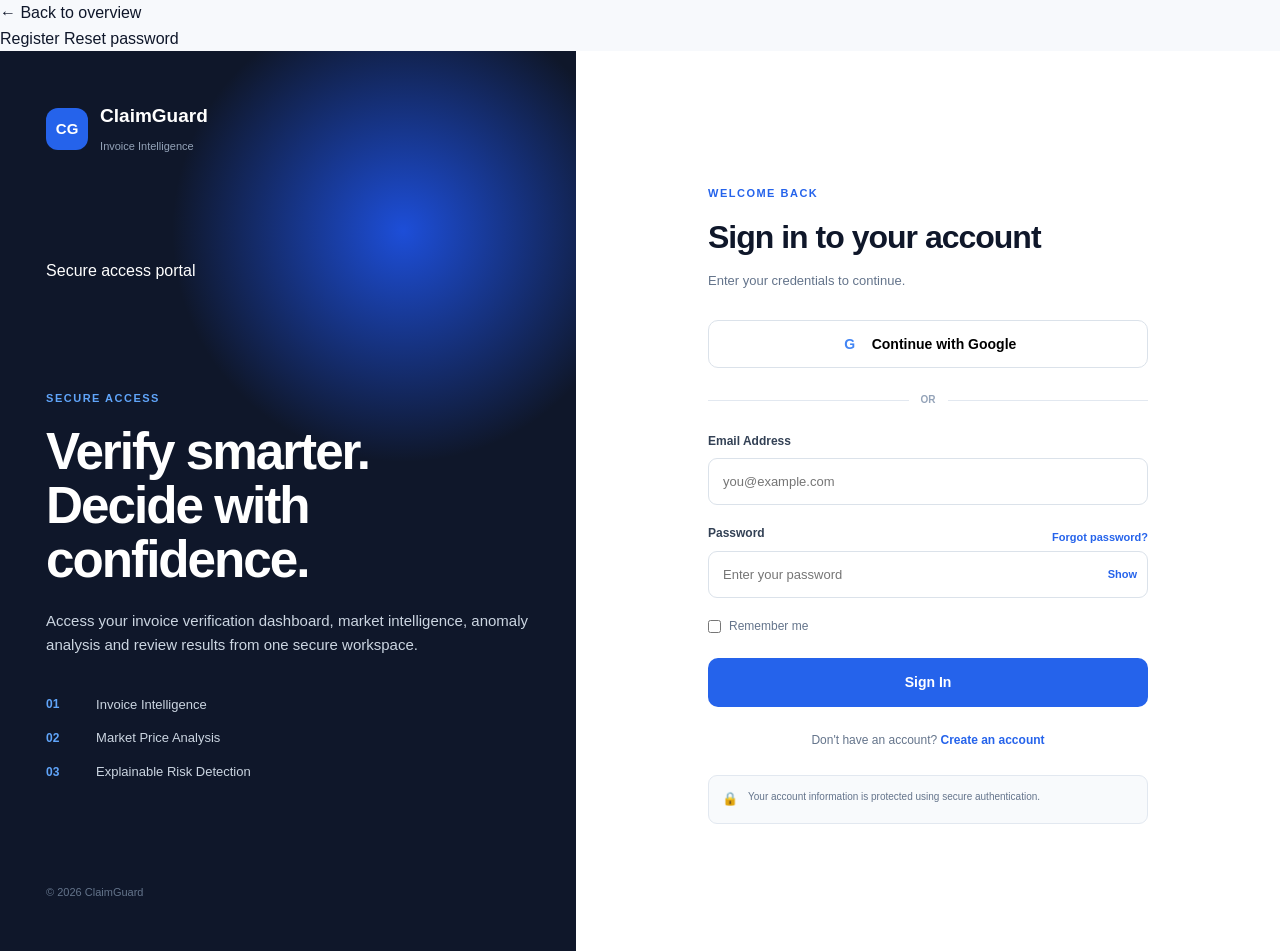
==== frontend/admin-dashboard.html @ c5aefcc8 "first commit" ====
<!DOCTYPE html>
<html lang="en">

<head>

    <meta charset="UTF-8">

    <meta
        name="viewport"
        content="width=device-width, initial-scale=1.0"
    >

    <title>Admin Dashboard | ClaimGuard</title>

    <link
        rel="stylesheet"
        href="css/style.css"
    >

    <style>

        .admin-page {
            max-width: 1280px;
            margin: 0 auto;
            padding: 34px 24px 60px;
        }

        .admin-header {
            display: flex;
            justify-content: space-between;
            align-items: flex-end;
            gap: 20px;
            margin-bottom: 24px;
        }

        .admin-header h1 {
            margin: 8px 0;
        }

        .admin-header p {
            max-width: 760px;
            margin: 0;
            line-height: 1.6;
        }

        .admin-actions {
            display: flex;
            flex-wrap: wrap;
            gap: 9px;
        }

        .admin-button {
            min-height: 38px;
            padding: 0 13px;
            border-radius: 9px;
            border: 1px solid rgba(127,127,127,0.20);
            background: white;
            cursor: pointer;
            font-size: 11px;
            font-weight: 800;
        }

        .admin-button:hover {
            background: #f8fafc;
        }

        .admin-button.primary {
            border-color: #bfdbfe;
            background: #eff6ff;
            color: #1d4ed8;
        }

        .admin-overview {
            display: grid;
            grid-template-columns: repeat(5, minmax(0, 1fr));
            gap: 12px;
            margin-bottom: 16px;
        }

        .admin-stat {
            padding: 15px 16px;
            border: 1px solid rgba(127,127,127,0.16);
            border-radius: 12px;
            background: white;
        }

        .admin-stat span {
            display: block;
            font-size: 9px;
            font-weight: 800;
            text-transform: uppercase;
            letter-spacing: .55px;
            opacity: .62;
        }

        .admin-stat strong {
            display: block;
            margin-top: 7px;
            font-size: 22px;
            line-height: 1;
        }

        .admin-overview-table {
            margin-top: 16px;
        }

        .admin-risk-high {
            color: #b91c1c;
            font-weight: 900;
        }

        .admin-risk-medium {
            color: #b45309;
            font-weight: 900;
        }

        .admin-risk-low {
            color: #15803d;
            font-weight: 900;
        }

        .admin-invoice-status {
            display: inline-flex;
            padding: 5px 8px;
            border-radius: 999px;
            background: #f1f5f9;
            font-size: 9px;
            font-weight: 900;
            text-transform: uppercase;
        }

        .admin-grid {
            display: grid;
            grid-template-columns: 350px minmax(0,1fr);
            gap: 16px;
            align-items: start;
        }

        .admin-panel {
            border: 1px solid rgba(127,127,127,0.16);
            border-radius: 15px;
            background: white;
            overflow: hidden;
        }

        .admin-panel-header {
            padding: 18px 20px;
            border-bottom: 1px solid rgba(127,127,127,0.12);
        }

        .admin-panel-header span {
            display: block;
            font-size: 10px;
            font-weight: 800;
            letter-spacing: .7px;
            opacity: .64;
        }

        .admin-panel-header h2 {
            margin: 6px 0 0;
        }

        .admin-form {
            padding: 18px 20px 20px;
        }

        .admin-field {
            margin-bottom: 13px;
        }

        .admin-field label {
            display: block;
            margin-bottom: 6px;
            font-size: 10px;
            font-weight: 800;
        }

        .admin-field input,
        .admin-field select {
            width: 100%;
            min-height: 40px;
            box-sizing: border-box;
            padding: 0 11px;
            border: 1px solid #cbd5e1;
            border-radius: 9px;
            background: white;
            font-size: 12px;
        }

        .admin-form-hint {
            margin: 2px 0 15px;
            color: #64748b;
            font-size: 10px;
            line-height: 1.5;
        }

        .admin-message {
            display: none;
            margin: 0 0 16px;
            padding: 11px 12px;
            border-radius: 9px;
            font-size: 11px;
            line-height: 1.5;
        }

        .admin-message.success {
            display: block;
            background: #ecfdf3;
            border: 1px solid #bbf7d0;
            color: #15803d;
        }

        .admin-message.error {
            display: block;
            background: #fef2f2;
            border: 1px solid #fecaca;
            color: #b91c1c;
        }

        .admin-table-wrap {
            overflow-x: auto;
        }

        .admin-table {
            width: 100%;
            min-width: 860px;
            border-collapse: collapse;
        }

        .admin-table th,
        .admin-table td {
            padding: 13px 11px;
            border-bottom: 1px solid rgba(127,127,127,0.12);
            text-align: left;
            vertical-align: middle;
            font-size: 11px;
        }

        .admin-table th {
            font-size: 9px;
            text-transform: uppercase;
            letter-spacing: .6px;
            opacity: .65;
        }

        .admin-badge {
            display: inline-flex;
            align-items: center;
            justify-content: center;
            padding: 5px 8px;
            border-radius: 999px;
            font-size: 9px;
            font-weight: 900;
            text-transform: uppercase;
        }

        .admin-badge.admin {
            background: #ede9fe;
            color: #6d28d9;
        }

        .admin-badge.reviewer {
            background: #eff6ff;
            color: #1d4ed8;
        }

        .admin-badge.user {
            background: #f1f5f9;
            color: #475569;
        }

        .admin-badge.active {
            background: #ecfdf3;
            color: #15803d;
        }

        .admin-badge.inactive {
            background: #fef2f2;
            color: #b91c1c;
        }

        .admin-mini-actions {
            display: flex;
            flex-wrap: wrap;
            gap: 6px;
        }

        .admin-mini-button {
            min-height: 30px;
            padding: 0 8px;
            border-radius: 7px;
            border: 1px solid #cbd5e1;
            background: white;
            cursor: pointer;
            font-size: 9px;
            font-weight: 800;
        }

        .admin-mini-button:hover {
            background: #f8fafc;
        }

        @media (max-width: 1150px) {

            .admin-overview {
                grid-template-columns: repeat(3, minmax(0,1fr));
            }

        }

        @media (max-width: 950px) {
            .admin-grid {
                grid-template-columns: 1fr;
            }

            .admin-header {
                align-items: flex-start;
                flex-direction: column;
            }
        }

        @media (max-width: 560px) {
            .admin-page {
                padding-left: 16px;
                padding-right: 16px;
            }
        }


        .admin-report-panel {
            margin-bottom: 16px;
            padding: 18px;
            border: 1px solid rgba(127,127,127,0.16);
            border-radius: 15px;
            background: white;
        }

        .admin-report-header {
            display: flex;
            justify-content: space-between;
            gap: 16px;
            align-items: flex-end;
            margin-bottom: 14px;
        }

        .admin-report-header h2 {
            margin: 0 0 5px;
        }

        .admin-report-header p {
            margin: 0;
            font-size: 11px;
            opacity: .66;
        }

        .admin-report-columns {
            display: grid;
            grid-template-columns: repeat(3, minmax(0,1fr));
            gap: 12px;
        }

        .admin-report-card {
            padding: 13px;
            border: 1px solid rgba(127,127,127,0.13);
            border-radius: 11px;
            background: #f8fafc;
        }

        .admin-report-card h3 {
            margin: 0 0 9px;
            font-size: 11px;
        }

        .admin-report-row {
            display: flex;
            justify-content: space-between;
            gap: 10px;
            padding: 6px 0;
            border-bottom: 1px solid rgba(127,127,127,0.10);
            font-size: 10px;
        }

        .admin-report-row:last-child {
            border-bottom: none;
        }

        .admin-report-row strong {
            font-weight: 900;
        }

        @media (max-width: 900px) {
            .admin-report-columns {
                grid-template-columns: 1fr;
            }
        }


    </style>

</head>


<body class="theme-admin">

    <header class="navbar">

        <div class="brand">

            <div class="brand-icon">
                CG
            </div>

            <div class="brand-text">

                <h2>
                    ClaimGuard
                </h2>

                <span>
                    Invoice Intelligence
                </span>

            </div>

        </div>

        <div class="nav-utility">
            <div class="search-box" aria-label="Search admin">
                <span>⌕</span>
                <input type="search" id="adminSearch" placeholder="Search reports..." />
            </div>
            <span class="notification-pill" id="adminNotificationCount">3</span>
            <div class="admin-actions">
                <button
                    type="button"
                    class="admin-button primary"
                    id="refreshAdminReportButton"
                >
                    Refresh Reports
                </button>

                <button
                    type="button"
                    class="admin-button"
                    id="downloadAdminReportButton"
                >
                    Download CSV Report
                </button>

                <a
                    href="reviewer-dashboard.html"
                    class="admin-button"
                    style="text-decoration:none; display:inline-flex; align-items:center;"
                >
                    Reviewer Queue
                </a>

                <button
                    type="button"
                    class="admin-button"
                    id="logoutButton"
                >
                    Logout
                </button>
            </div>
        </div>

    </header>


    <main class="admin-page">

        <section class="role-banner">
            <div class="role-banner-inner">
                <div class="role-banner-copy">
                    <span class="role-banner-label">Admin operations</span>
                    <h1>Control access, review risk, and manage accounts</h1>
                    <p>Monitor system health, approve reviewer changes, and keep the full invoice workflow aligned with the right user permissions.</p>
                </div>
                <div class="role-banner-actions">
                    <a href="reviewer-dashboard.html" class="inline-action">Reviewer queue</a>
                    <a href="index.html" class="back-link">← Overview</a>
                </div>
            </div>
        </section>

        <section class="admin-header">

            <div>

                <span class="auth-label">
                    ADMINISTRATION
                </span>

                <h1>
                    User & Reviewer Management
                </h1>

                <p>
                    Create Finance/Reviewer accounts, change managed roles
                    and activate or deactivate accounts. Public registration
                    does not expose privileged roles.
                </p>

            </div>

        </section>


        <section class="admin-overview">

            <div class="admin-stat">
                <span>Total Users</span>
                <strong id="adminTotalUsers">—</strong>
            </div>

            <div class="admin-stat">
                <span>Reviewers</span>
                <strong id="adminReviewerCount">—</strong>
            </div>

            <div class="admin-stat">
                <span>Total Invoices</span>
                <strong id="adminTotalInvoices">—</strong>
            </div>

            <div class="admin-stat">
                <span>Pending Review</span>
                <strong id="adminPendingReview">—</strong>
            </div>

            <div class="admin-stat">
                <span>High Risk</span>
                <strong id="adminHighRisk">—</strong>
            </div>

            <div class="admin-stat">
                <span>Approved</span>
                <strong id="adminApproved">—</strong>
            </div>

            <div class="admin-stat">
                <span>Rejected</span>
                <strong id="adminRejected">—</strong>
            </div>

            <div class="admin-stat">
                <span>Verification</span>
                <strong id="adminVerification">—</strong>
            </div>

            <div class="admin-stat">
                <span>Anomaly Signals</span>
                <strong id="adminAnomalies">—</strong>
            </div>

            <div class="admin-stat">
                <span>Active Users</span>
                <strong id="adminActiveUsers">—</strong>
            </div>

        </section>


        <section class="admin-panel admin-overview-table">

            <div class="admin-panel-header">

                <span>
                    SYSTEM-WIDE INVOICE VIEW
                </span>

                <h2>
                    Recent Invoices
                </h2>

            </div>


            <div class="admin-table-wrap">

                <table class="admin-table">

                    <thead>

                        <tr>

                            <th>Invoice</th>
                            <th>Vendor</th>
                            <th>Amount</th>
                            <th>Risk</th>
                            <th>Status</th>
                            <th>Anomalies</th>
                            <th>Uploaded</th>

                        </tr>

                    </thead>

                    <tbody id="adminInvoiceTableBody"></tbody>

                </table>

            </div>

        </section>


        <div
            id="adminMessage"
            class="admin-message"
        ></div>



        <section class="admin-report-panel">

            <div class="admin-report-header">

                <div>
                    <h2>System Reports</h2>
                    <p>
                        Aggregated invoice, anomaly, risk and vendor metrics.
                    </p>
                </div>

                <strong id="adminReportGeneratedAt">
                    —
                </strong>

            </div>


            <div class="admin-report-columns">

                <div class="admin-report-card">
                    <h3>Decision & Review</h3>

                    <div class="admin-report-row">
                        <span>Approved</span>
                        <strong id="reportApproved">0</strong>
                    </div>

                    <div class="admin-report-row">
                        <span>Rejected</span>
                        <strong id="reportRejected">0</strong>
                    </div>

                    <div class="admin-report-row">
                        <span>Pending Review</span>
                        <strong id="reportPending">0</strong>
                    </div>

                    <div class="admin-report-row">
                        <span>Verification Required</span>
                        <strong id="reportVerification">0</strong>
                    </div>
                </div>


                <div class="admin-report-card">
                    <h3>Risk Distribution</h3>

                    <div class="admin-report-row">
                        <span>High Risk</span>
                        <strong id="reportHighRisk">0</strong>
                    </div>

                    <div class="admin-report-row">
                        <span>Medium Risk</span>
                        <strong id="reportMediumRisk">0</strong>
                    </div>

                    <div class="admin-report-row">
                        <span>Low Risk</span>
                        <strong id="reportLowRisk">0</strong>
                    </div>

                    <div class="admin-report-row">
                        <span>Anomaly Signals</span>
                        <strong id="reportAnomalySignals">0</strong>
                    </div>
                </div>


                <div class="admin-report-card">
                    <h3>Top Anomaly Signals</h3>

                    <div id="reportTopAnomalies">
                        <div class="admin-report-row">
                            <span>No data</span>
                            <strong>—</strong>
                        </div>
                    </div>
                </div>

            </div>

        </section>

        <section class="admin-grid">


            <div class="admin-panel">

                <div class="admin-panel-header">

                    <span>
                        CREATE ACCOUNT
                    </span>

                    <h2>
                        Add Finance / Reviewer
                    </h2>

                </div>


                <form
                    id="createUserForm"
                    class="admin-form"
                >

                    <div class="admin-field">

                        <label for="fullName">
                            Full Name
                        </label>

                        <input
                            id="fullName"
                            type="text"
                            minlength="2"
                            maxlength="100"
                            required
                        >

                    </div>


                    <div class="admin-field">

                        <label for="email">
                            Email
                        </label>

                        <input
                            id="email"
                            type="email"
                            required
                        >

                    </div>


                    <div class="admin-field">

                        <label for="password">
                            Password
                        </label>

                        <input
                            id="password"
                            type="password"
                            minlength="8"
                            maxlength="128"
                            required
                        >

                    </div>


                    <div class="admin-field">

                        <label for="role">
                            Role
                        </label>

                        <select
                            id="role"
                        >

                            <option value="reviewer">
                                Finance / Reviewer
                            </option>

                            <option value="user">
                                Normal User
                            </option>

                        </select>

                    </div>


                    <p class="admin-form-hint">
                        Admin-created internal accounts are active and verified
                        immediately. Keep Finance/Reviewer credentials restricted
                        to the authorized finance employee.
                    </p>


                    <button
                        type="submit"
                        class="admin-button primary"
                    >
                        Create Account
                    </button>

                </form>

            </div>


            <div class="admin-panel">

                <div class="admin-panel-header">

                    <span>
                        ACCOUNT MANAGEMENT
                    </span>

                    <h2>
                        Existing Accounts
                    </h2>

                </div>


                <div class="admin-table-wrap">

                    <table class="admin-table">

                        <thead>

                            <tr>

                                <th>
                                    Name
                                </th>

                                <th>
                                    Email
                                </th>

                                <th>
                                    Role
                                </th>

                                <th>
                                    Verified
                                </th>

                                <th>
                                    Status
                                </th>

                                <th>
                                    Actions
                                </th>

                            </tr>

                        </thead>

                        <tbody
                            id="userTableBody"
                        ></tbody>

                    </table>

                </div>

            </div>

        </section>

    </main>


    <script>

        const API_BASE_URL =
            "http://127.0.0.1:8000";

        const accessToken =
            localStorage.getItem(
                "claimguard_access_token"
            );

        const rawUser =
            localStorage.getItem(
                "claimguard_user"
            );

        let currentUser =
            null;

        try {
            currentUser =
                JSON.parse(
                    rawUser
                );
        } catch {
            currentUser = null;
        }


        function escapeHtml(
            value
        ) {
            return String(
                value ?? ""
            )
                .replace(/&/g, "&amp;")
                .replace(/</g, "&lt;")
                .replace(/>/g, "&gt;")
                .replace(/"/g, "&quot;")
                .replace(/'/g, "&#039;");
        }


        const adminOverviewElements = {

            totalUsers:
                document.getElementById(
                    "adminTotalUsers"
                ),

            activeUsers:
                document.getElementById(
                    "adminActiveUsers"
                ),

            reviewerCount:
                document.getElementById(
                    "adminReviewerCount"
                ),

            totalInvoices:
                document.getElementById(
                    "adminTotalInvoices"
                ),

            pendingReview:
                document.getElementById(
                    "adminPendingReview"
                ),

            highRisk:
                document.getElementById(
                    "adminHighRisk"
                ),

            approved:
                document.getElementById(
                    "adminApproved"
                ),

            rejected:
                document.getElementById(
                    "adminRejected"
                ),

            verification:
                document.getElementById(
                    "adminVerification"
                ),

            anomalies:
                document.getElementById(
                    "adminAnomalies"
                ),

            invoiceTableBody:
                document.getElementById(
                    "adminInvoiceTableBody"
                )

        };


        function moneyLabel(
            value,
            currency
        ) {

            const numeric =
                Number(
                    value
                );

            if (
                !Number.isFinite(
                    numeric
                )
            ) {

                return "—";

            }

            return `${escapeHtml(
                currency || "BDT"
            )} ${numeric.toLocaleString(
                "en-US",
                {
                    maximumFractionDigits: 2
                }
            )}`;

        }


        function overviewRiskClass(
            level
        ) {

            const normalized =
                String(
                    level ||
                    ""
                ).toLowerCase();

            if (
                normalized ===
                "high"
            ) {
                return "admin-risk-high";
            }

            if (
                normalized ===
                "medium"
            ) {
                return "admin-risk-medium";
            }

            if (
                normalized ===
                "low"
            ) {
                return "admin-risk-low";
            }

            return "";

        }


        function renderAdminOverview(
            data
        ) {

            const metrics =
                data?.metrics
                ||
                {};

            adminOverviewElements.totalUsers.textContent =
                metrics.total_users ?? "0";

            adminOverviewElements.activeUsers.textContent =
                metrics.active_users ?? "0";

            adminOverviewElements.reviewerCount.textContent =
                metrics.reviewer_accounts ?? "0";

            adminOverviewElements.totalInvoices.textContent =
                metrics.total_invoices ?? "0";

            adminOverviewElements.pendingReview.textContent =
                metrics.pending_review ?? "0";

            adminOverviewElements.highRisk.textContent =
                metrics.high_risk ?? "0";

            adminOverviewElements.approved.textContent =
                metrics.approved ?? "0";

            adminOverviewElements.rejected.textContent =
                metrics.rejected ?? "0";

            adminOverviewElements.verification.textContent =
                metrics.verification_required ?? "0";

            adminOverviewElements.anomalies.textContent =
                metrics.anomaly_signals ?? "0";

            const invoices =
                Array.isArray(
                    data?.invoices
                )
                    ? data.invoices
                    : [];

            adminOverviewElements.invoiceTableBody.innerHTML =
                invoices.map(
                    invoice => {

                        const riskClass =
                            overviewRiskClass(
                                invoice.risk_level
                            );

                        const status =
                            String(
                                invoice.status
                                ||
                                "unknown"
                            )
                            .replace(
                                /_/g,
                                " "
                            );

                        return `

                            <tr>

                                <td>
                                    <strong>
                                        ${escapeHtml(
                                            invoice.invoice_number
                                            ||
                                            invoice.invoice_id
                                            ||
                                            "—"
                                        )}
                                    </strong>

                                    <span class="invoice-secondary">
                                        ${escapeHtml(
                                            invoice.invoice_id
                                        )}
                                    </span>
                                </td>

                                <td>
                                    ${escapeHtml(
                                        invoice.vendor_name
                                    )}
                                </td>

                                <td>
                                    ${moneyLabel(
                                        invoice.amount,
                                        invoice.currency
                                    )}
                                </td>

                                <td>
                                    <span class="${riskClass}">
                                        ${
                                            invoice.risk_score === null
                                            ||
                                            invoice.risk_score === undefined
                                                ? "—"
                                                : `${Number(invoice.risk_score).toFixed(0)}/100`
                                        }
                                    </span>
                                </td>

                                <td>
                                    <span class="admin-invoice-status">
                                        ${escapeHtml(status)}
                                    </span>
                                </td>

                                <td>
                                    ${escapeHtml(
                                        invoice.anomaly_count
                                    )}
                                </td>

                                <td>
                                    ${escapeHtml(
                                        invoice.uploaded_at
                                        ||
                                        "—"
                                    )}
                                </td>

                            </tr>

                        `;

                    }
                )
                .join("");

        }


        async function loadAdminOverview() {

            try {

                const data =
                    await apiFetch(
                        `${API_BASE_URL}/api/invoices/admin/overview`,
                        {
                            method:
                                "GET"
                        }
                    );

                renderAdminOverview(
                    data
                );

            } catch (
                error
            ) {

                showMessage(
                    error?.message
                    ||
                    "Could not load system invoice overview.",
                    "error"
                );

            }

        }


        function normalizeRoleName(value) {
            return String(
                value ?? ""
            )
                .trim()
                .toLowerCase()
                .replace(/[_/\s]+/g, "-")
                .replace(/-+/g, "-");
        }


        function isReviewerLikeRole(value) {
            return [
                "admin",
                "reviewer",
                "finance",
                "finance-reviewer"
            ].includes(
                normalizeRoleName(
                    value
                )
            );
        }


        function isAdmin() {
            return normalizeRoleName(
                currentUser?.role
            ) === "admin";
        }


        function redirectToLogin() {

            localStorage.removeItem(
                "claimguard_access_token"
            );

            localStorage.removeItem(
                "claimguard_user"
            );

            window.location.href =
                "login.html";
        }


        function showMessage(
            message,
            type
        ) {

            const element =
                document.getElementById(
                    "adminMessage"
                );

            element.textContent =
                message || "";

            element.className =
                `admin-message ${
                    type || "success"
                }`;
        }


        async function apiFetch(
            url,
            options
        ) {

            const response =
                await fetch(
                    url,
                    {
                        ...(options || {}),
                        headers: {
                            ...(options?.headers || {}),
                            "Authorization":
                                `Bearer ${accessToken}`,
                            "Accept":
                                "application/json"
                        }
                    }
                );

            let data = {};

            try {
                data =
                    await response.json();
            } catch {
                data = {};
            }

            if (
                response.status ===
                401
            ) {
                redirectToLogin();
                throw new Error(
                    "Session expired."
                );
            }

            if (
                !response.ok
            ) {
                throw new Error(
                    data?.detail
                    ||
                    "The request could not be completed."
                );
            }

            return data;
        }


        function roleBadge(
            role
        ) {

            const normalized =
                String(
                    role || "user"
                ).toLowerCase();

            return `
                <span class="admin-badge ${escapeHtml(normalized)}">
                    ${escapeHtml(normalized)}
                </span>
            `;
        }


        function statusBadge(
            active
        ) {

            return `
                <span class="admin-badge ${
                    active ? "active" : "inactive"
                }">
                    ${active ? "active" : "inactive"}
                </span>
            `;
        }


        function renderUsers(
            users
        ) {

            const body =
                document.getElementById(
                    "userTableBody"
                );

            body.innerHTML =
                users.map(
                    user => {

                        const isSelf =
                            user.id ===
                            currentUser?.id;

                        const role =
                            normalizeRoleName(
                                user.role
                            ) || "user";

                        const nextRole =
                            isReviewerLikeRole(
                                role
                            )
                                ? "user"
                                : "reviewer";

                        const actionText =
                            nextRole === "reviewer"
                                ? "Make Reviewer"
                                : "Make User";

                        return `
                            <tr>

                                <td>
                                    <strong>
                                        ${escapeHtml(
                                            user.full_name
                                        )}
                                    </strong>
                                </td>

                                <td>
                                    ${escapeHtml(
                                        user.email
                                    )}
                                </td>

                                <td>
                                    ${roleBadge(
                                        role
                                    )}
                                </td>

                                <td>
                                    ${
                                        user.is_verified
                                            ? "Yes"
                                            : "No"
                                    }
                                </td>

                                <td>
                                    ${statusBadge(
                                        user.is_active
                                    )}
                                </td>

                                <td>

                                    <div class="admin-mini-actions">

                                        ${
                                            isSelf
                                                ? `
                                                    <span class="reviewer-sub">
                                                        Current Admin
                                                    </span>
                                                `
                                                : `
                                                    <button
                                                        type="button"
                                                        class="admin-mini-button"
                                                        onclick="changeRole(
                                                            '${encodeURIComponent(user.id)}',
                                                            '${nextRole}'
                                                        )"
                                                    >
                                                        ${actionText}
                                                    </button>

                                                    <button
                                                        type="button"
                                                        class="admin-mini-button"
                                                        onclick="changeStatus(
                                                            '${encodeURIComponent(user.id)}',
                                                            ${!user.is_active}
                                                        )"
                                                    >
                                                        ${
                                                            user.is_active
                                                                ? "Deactivate"
                                                                : "Activate"
                                                        }
                                                    </button>
                                                `
                                        }

                                    </div>

                                </td>

                            </tr>
                        `;
                    }
                ).join("");
        }


        async function loadUsers() {

            if (
                !accessToken ||
                !rawUser
            ) {
                redirectToLogin();
                return;
            }

            if (
                !isAdmin()
            ) {
                showMessage(
                    "Admin access is required.",
                    "error"
                );
                return;
            }

            try {

                const data =
                    await apiFetch(
                        `${API_BASE_URL}/api/auth/admin/users`,
                        {
                            method:
                                "GET"
                        }
                    );

                renderUsers(
                    Array.isArray(
                        data?.users
                    )
                        ? data.users
                        : []
                );

            } catch (
                error
            ) {

                showMessage(
                    error?.message
                    ||
                    "Could not load users.",
                    "error"
                );
            }
        }


        async function changeRole(
            encodedUserId,
            role
        ) {

            const userId =
                decodeURIComponent(
                    encodedUserId
                );

            try {

                await apiFetch(
                    `${API_BASE_URL}/api/auth/admin/users/${encodeURIComponent(userId)}/role`,
                    {
                        method:
                            "PATCH",

                        headers: {
                            "Content-Type":
                                "application/json"
                        },

                        body:
                            JSON.stringify({
                                role
                            })
                    }
                );

                showMessage(
                    `User role changed to ${role}.`,
                    "success"
                );

                loadUsers();

            } catch (
                error
            ) {

                showMessage(
                    error?.message
                    ||
                    "Could not update role.",
                    "error"
                );
            }
        }


        async function changeStatus(
            encodedUserId,
            isActive
        ) {

            const userId =
                decodeURIComponent(
                    encodedUserId
                );

            try {

                await apiFetch(
                    `${API_BASE_URL}/api/auth/admin/users/${encodeURIComponent(userId)}/status`,
                    {
                        method:
                            "PATCH",

                        headers: {
                            "Content-Type":
                                "application/json"
                        },

                        body:
                            JSON.stringify({
                                is_active:
                                    Boolean(
                                        isActive
                                    )
                            })
                    }
                );

                showMessage(
                    isActive
                        ? "User account activated."
                        : "User account deactivated.",
                    "success"
                );

                loadUsers();

            } catch (
                error
            ) {

                showMessage(
                    error?.message
                    ||
                    "Could not update account status.",
                    "error"
                );
            }
        }


        document.getElementById(
            "createUserForm"
        ).addEventListener(
            "submit",
            async event => {

                event.preventDefault();

                const fullName =
                    document.getElementById(
                        "fullName"
                    ).value.trim();

                const email =
                    document.getElementById(
                        "email"
                    ).value.trim();

                const password =
                    document.getElementById(
                        "password"
                    ).value;

                const role =
                    document.getElementById(
                        "role"
                    ).value;

                try {

                    await apiFetch(
                        `${API_BASE_URL}/api/auth/admin/users`,
                        {
                            method:
                                "POST",

                            headers: {
                                "Content-Type":
                                    "application/json"
                            },

                            body:
                                JSON.stringify({
                                    full_name:
                                        fullName,

                                    email:
                                        email,

                                    password:
                                        password,

                                    role:
                                        role
                                })
                        }
                    );

                    showMessage(
                        "Managed account created successfully.",
                        "success"
                    );

                    event.target.reset();

                    loadUsers();

                } catch (
                    error
                ) {

                    showMessage(
                        error?.message
                        ||
                        "Could not create account.",
                        "error"
                    );
                }
            }
        );


        document.getElementById(
            "logoutButton"
        ).addEventListener(
            "click",
            redirectToLogin
        );


        loadUsers();

        loadAdminOverview();


        // =====================================================
        // ADMIN REPORTS
        // =====================================================

        async function loadAdminReports() {

            try {

                const response = await fetch(
                    `${API_BASE_URL}/api/invoices/admin/reports`,
                    {
                        method: "GET",
                        headers: {
                            "Authorization": `Bearer ${accessToken}`,
                            "Accept": "application/json"
                        }
                    }
                );

                if (response.status === 401) {
                    localStorage.removeItem(
                        "claimguard_access_token"
                    );

                    localStorage.removeItem(
                        "claimguard_user"
                    );

                    window.location.href =
                        "login.html";

                    return;
                }

                const data =
                    await response.json();

                if (!response.ok) {
                    throw new Error(
                        data?.detail
                        || "Could not load admin reports."
                    );
                }

                const summary =
                    data?.summary
                    || {};

                document.getElementById(
                    "reportApproved"
                ).textContent =
                    String(
                        summary.approved
                        ?? 0
                    );

                document.getElementById(
                    "reportRejected"
                ).textContent =
                    String(
                        summary.rejected
                        ?? 0
                    );

                document.getElementById(
                    "reportPending"
                ).textContent =
                    String(
                        summary.pending_review
                        ?? 0
                    );

                document.getElementById(
                    "reportVerification"
                ).textContent =
                    String(
                        summary.verification_required
                        ?? 0
                    );

                document.getElementById(
                    "reportHighRisk"
                ).textContent =
                    String(
                        summary.high_risk
                        ?? 0
                    );

                document.getElementById(
                    "reportMediumRisk"
                ).textContent =
                    String(
                        summary.medium_risk
                        ?? 0
                    );

                document.getElementById(
                    "reportLowRisk"
                ).textContent =
                    String(
                        summary.low_risk
                        ?? 0
                    );

                document.getElementById(
                    "reportAnomalySignals"
                ).textContent =
                    String(
                        summary.anomaly_signals
                        ?? 0
                    );

                document.getElementById(
                    "adminReportGeneratedAt"
                ).textContent =
                    data?.generated_at
                    ? formatDate(
                        data.generated_at
                    )
                    : "—";

                const container =
                    document.getElementById(
                        "reportTopAnomalies"
                    );

                const anomalies =
                    Array.isArray(
                        data?.top_anomalies
                    )
                        ? data.top_anomalies
                        : [];

                container.innerHTML =
                    anomalies.length
                        ? anomalies.map(
                            item => `
                                <div class="admin-report-row">
                                    <span>
                                        ${escapeHtml(
                                            item?.type
                                            || "Unknown"
                                        )}
                                    </span>

                                    <strong>
                                        ${escapeHtml(
                                            String(
                                                item?.count
                                                ?? 0
                                            )
                                        )}
                                    </strong>
                                </div>
                            `
                        ).join("")
                        : `
                            <div class="admin-report-row">
                                <span>
                                    No anomaly signals
                                </span>

                                <strong>
                                    0
                                </strong>
                            </div>
                        `;

            } catch (error) {

                console.error(
                    "Admin report load failed:",
                    error
                );

            }

        }


        async function downloadAdminReportCsv() {

            try {

                const response =
                    await fetch(
                        `${API_BASE_URL}/api/invoices/admin/reports/export.csv`,
                        {
                            method: "GET",
                            headers: {
                                "Authorization":
                                    `Bearer ${accessToken}`
                            }
                        }
                    );

                if (!response.ok) {

                    let detail =
                        "Could not download the report.";

                    try {

                        const data =
                            await response.json();

                        detail =
                            data?.detail
                            || detail;

                    } catch (
                        error
                    ) {
                        // Use fallback message.
                    }

                    throw new Error(
                        detail
                    );

                }

                const blob =
                    await response.blob();

                const url =
                    URL.createObjectURL(
                        blob
                    );

                const anchor =
                    document.createElement(
                        "a"
                    );

                anchor.href =
                    url;

                anchor.download =
                    "ClaimGuard_Admin_Invoice_Report.csv";

                document.body.appendChild(
                    anchor
                );

                anchor.click();

                anchor.remove();

                URL.revokeObjectURL(
                    url
                );

            } catch (error) {

                alert(
                    error?.message
                    || "Could not download the report."
                );

            }

        }


        const refreshAdminReportButton =
            document.getElementById(
                "refreshAdminReportButton"
            );

        const downloadAdminReportButton =
            document.getElementById(
                "downloadAdminReportButton"
            );

        if (
            refreshAdminReportButton
        ) {

            refreshAdminReportButton.addEventListener(
                "click",
                loadAdminReports
            );

        }

        if (
            downloadAdminReportButton
        ) {

            downloadAdminReportButton.addEventListener(
                "click",
                downloadAdminReportCsv
            );

        }

        loadAdminReports();


    </script>

</body>

</html>
---- frontend/css/style.css ----
/* =========================================================
   CLAIMGUARD - GLOBAL STYLES
   ========================================================= */

* {
    margin: 0;
    padding: 0;
    box-sizing: border-box;
}

html {
    scroll-behavior: smooth;
}

body {
    font-family: Arial, Helvetica, sans-serif;
    background: #f7f9fc;
    color: #0f172a;
    line-height: 1.6;
}

a {
    text-decoration: none;
    color: inherit;
}

button,
a {
    transition: 0.25s ease;
}


/* =========================================================
   NAVBAR
   ========================================================= */

.navbar {
    width: 100%;
    display: flex;
    align-items: center;
    justify-content: space-between;
    padding: 18px 6%;
    background: rgba(255, 255, 255, 0.96);
    border-bottom: 1px solid #e5e7eb;
    position: sticky;
    top: 0;
    z-index: 1000;
    backdrop-filter: blur(10px);
}

.brand {
    display: flex;
    align-items: center;
    gap: 12px;
}

.brand-icon {
    width: 42px;
    height: 42px;
    border-radius: 12px;
    background: #2563eb;
    color: white;
    display: flex;
    justify-content: center;
    align-items: center;
    font-weight: 700;
    font-size: 15px;
}

.brand-text h2 {
    font-size: 18px;
    line-height: 1.1;
}

.brand-text span {
    font-size: 11px;
    color: #64748b;
}

.nav-links {
    display: flex;
    align-items: center;
    gap: 28px;
}

.nav-links a {
    font-size: 14px;
    color: #475569;
}

.nav-links a:hover {
    color: #2563eb;
}

.nav-links .nav-login {
    padding: 10px 18px;
    background: #0f172a;
    color: white;
    border-radius: 9px;
}

.nav-links .nav-login:hover {
    background: #2563eb;
}


/* =========================================================
   HERO
   ========================================================= */

.hero {
    min-height: 720px;
    padding: 90px 6%;
    display: grid;
    grid-template-columns: 1.05fr 0.95fr;
    gap: 60px;
    align-items: center;
    background:
        radial-gradient(circle at 80% 20%, #dbeafe 0%, transparent 28%),
        linear-gradient(180deg, #ffffff 0%, #f7f9fc 100%);
}

.hero-content {
    max-width: 680px;
}

.badge {
    display: inline-block;
    padding: 7px 13px;
    background: #eff6ff;
    color: #2563eb;
    border: 1px solid #dbeafe;
    border-radius: 30px;
    font-size: 12px;
    font-weight: 700;
    letter-spacing: 0.3px;
    margin-bottom: 22px;
}

.hero h1 {
    font-size: clamp(42px, 5vw, 68px);
    line-height: 1.05;
    letter-spacing: -2px;
    margin-bottom: 24px;
}

.hero h1 span {
    display: block;
    color: #2563eb;
}

.hero-content > p {
    font-size: 17px;
    color: #64748b;
    max-width: 630px;
    margin-bottom: 32px;
}

.hero-buttons {
    display: flex;
    align-items: center;
    gap: 14px;
    margin-bottom: 42px;
}

.btn-primary,
.btn-secondary {
    display: inline-flex;
    justify-content: center;
    align-items: center;
    min-height: 48px;
    padding: 0 21px;
    border-radius: 10px;
    font-size: 14px;
    font-weight: 700;
}

.btn-primary {
    background: #2563eb;
    color: white;
}

.btn-primary:hover {
    background: #1d4ed8;
    transform: translateY(-2px);
}

.btn-secondary {
    border: 1px solid #cbd5e1;
    background: white;
    color: #0f172a;
}

.btn-secondary:hover {
    border-color: #2563eb;
    color: #2563eb;
}

.trust-row {
    display: flex;
    gap: 38px;
}

.trust-row div {
    display: flex;
    flex-direction: column;
}

.trust-row strong {
    font-size: 14px;
}

.trust-row span {
    color: #64748b;
    font-size: 12px;
}


/* =========================================================
   DASHBOARD PREVIEW
   ========================================================= */

.dashboard-preview {
    background: #ffffff;
    border: 1px solid #e2e8f0;
    border-radius: 22px;
    padding: 24px;
    box-shadow: 0 25px 60px rgba(15, 23, 42, 0.12);
}

.preview-header {
    display: flex;
    justify-content: space-between;
    align-items: center;
    gap: 15px;
    margin-bottom: 24px;
}

.small-label {
    display: block;
    font-size: 11px;
    color: #94a3b8;
    margin-bottom: 3px;
}

.preview-header h3 {
    font-size: 22px;
}

.status-badge {
    padding: 7px 11px;
    border-radius: 30px;
    background: #fff7ed;
    color: #c2410c;
    font-size: 11px;
    font-weight: 700;
}

.price-card {
    display: grid;
    grid-template-columns: repeat(3, 1fr);
    gap: 12px;
    margin-bottom: 14px;
}

.price-card > div {
    padding: 17px;
    border: 1px solid #e2e8f0;
    border-radius: 13px;
    background: #f8fafc;
}

.price-card span,
.variance-box span {
    display: block;
    color: #64748b;
    font-size: 11px;
    margin-bottom: 5px;
}

.price-card strong {
    font-size: 19px;
}

.variance-box {
    display: grid;
    grid-template-columns: 1fr 1fr;
    gap: 12px;
    margin-bottom: 14px;
}

.variance-box > div {
    padding: 17px;
    border-radius: 13px;
    background: #eff6ff;
    border: 1px solid #dbeafe;
}

.variance-box strong {
    font-size: 20px;
    color: #2563eb;
}

.risk-box {
    padding: 20px;
    border-radius: 15px;
    background: #0f172a;
    color: white;
    display: flex;
    justify-content: space-between;
    gap: 15px;
    align-items: center;
}

.risk-score {
    display: flex;
    flex-direction: column;
}

.risk-score span {
    font-size: 11px;
    color: #94a3b8;
}

.risk-score strong {
    font-size: 42px;
    line-height: 1.05;
}

.risk-score small {
    color: #94a3b8;
    margin-top: 2px;
}

.risk-details {
    display: flex;
    flex-direction: column;
    align-items: flex-end;
    gap: 6px;
}

.risk-details span {
    font-size: 11px;
    padding: 5px 9px;
    background: #1e293b;
    border-radius: 20px;
    color: #cbd5e1;
}


/* =========================================================
   SECTIONS
   ========================================================= */

.section {
    padding: 100px 6%;
}

.section-heading {
    margin-bottom: 45px;
}

.section-heading > span,
.security-content > span {
    font-size: 11px;
    letter-spacing: 1.5px;
    font-weight: 700;
    color: #2563eb;
}

.section-heading h2 {
    font-size: clamp(34px, 4vw, 50px);
    line-height: 1.1;
    margin-top: 9px;
    letter-spacing: -1px;
}

.section-heading.center {
    text-align: center;
}

.section-heading.center p {
    margin: 15px auto 0;
    max-width: 600px;
    color: #64748b;
}


/* =========================================================
   FEATURE CARDS
   ========================================================= */

.feature-grid {
    display: grid;
    grid-template-columns: repeat(4, 1fr);
    gap: 18px;
}

.feature-card {
    background: white;
    border: 1px solid #e2e8f0;
    padding: 28px;
    border-radius: 16px;
    min-height: 245px;
    transition: 0.25s ease;
}

.feature-card:hover {
    transform: translateY(-5px);
    box-shadow: 0 20px 35px rgba(15, 23, 42, 0.08);
    border-color: #bfdbfe;
}

.feature-number {
    color: #2563eb;
    font-weight: 700;
    font-size: 13px;
    margin-bottom: 30px;
}

.feature-card h3 {
    font-size: 19px;
    margin-bottom: 10px;
}

.feature-card p {
    color: #64748b;
    font-size: 13px;
}


/* =========================================================
   WORKFLOW
   ========================================================= */

.workflow-section {
    background: #ffffff;
}

.workflow {
    display: flex;
    align-items: flex-start;
    justify-content: center;
    gap: 12px;
    max-width: 1250px;
    margin: 0 auto;
}

.workflow-step {
    width: 150px;
    text-align: center;
}

.workflow-step > span {
    width: 42px;
    height: 42px;
    margin: 0 auto 15px;
    background: #eff6ff;
    color: #2563eb;
    border: 1px solid #bfdbfe;
    border-radius: 50%;
    display: flex;
    align-items: center;
    justify-content: center;
    font-size: 12px;
    font-weight: 700;
}

.workflow-step h3 {
    font-size: 14px;
    margin-bottom: 7px;
}

.workflow-step p {
    font-size: 11px;
    color: #64748b;
}

.workflow-line {
    width: 35px;
    height: 1px;
    background: #cbd5e1;
    margin-top: 21px;
}


/* =========================================================
   SECURITY
   ========================================================= */

.security-section {
    background: #0f172a;
    color: white;
}

.security-content {
    max-width: 850px;
}

.security-content h2 {
    font-size: clamp(35px, 4vw, 52px);
    line-height: 1.08;
    margin: 12px 0 20px;
    letter-spacing: -1px;
}

.security-content > p {
    max-width: 670px;
    color: #cbd5e1;
    font-size: 15px;
}

.security-points {
    display: grid;
    grid-template-columns: repeat(3, 1fr);
    gap: 15px;
    margin-top: 38px;
}

.security-points div {
    border: 1px solid #334155;
    border-radius: 14px;
    padding: 20px;
    background: #111c31;
}

.security-points strong {
    display: block;
    margin-bottom: 7px;
    font-size: 14px;
}

.security-points span {
    color: #94a3b8;
    font-size: 12px;
}


/* =========================================================
   FOOTER
   ========================================================= */

footer {
    background: #020617;
    color: #94a3b8;
    padding: 38px 6%;
}

.footer-brand {
    color: white;
    font-size: 20px;
    font-weight: 700;
    margin-bottom: 5px;
}

footer p {
    font-size: 13px;
    margin-bottom: 15px;
}

footer span {
    font-size: 11px;
}


/* =========================================================
   RESPONSIVE
   ========================================================= */

@media (max-width: 1000px) {

    .hero {
        grid-template-columns: 1fr;
        padding-top: 65px;
    }

    .feature-grid {
        grid-template-columns: repeat(2, 1fr);
    }

    .workflow {
        flex-wrap: wrap;
    }

    .workflow-line {
        display: none;
    }
}


@media (max-width: 700px) {

    .navbar {
        padding: 15px 5%;
    }

    .nav-links {
        gap: 12px;
    }

    .nav-links a:not(.nav-login) {
        display: none;
    }

    .hero,
    .section {
        padding-left: 5%;
        padding-right: 5%;
    }

    .hero h1 {
        font-size: 43px;
    }

    .hero-buttons {
        flex-direction: column;
        align-items: stretch;
    }

    .trust-row {
        gap: 18px;
        flex-wrap: wrap;
    }

    .price-card {
        grid-template-columns: 1fr;
    }

    .variance-box {
        grid-template-columns: 1fr;
    }

    .risk-box {
        flex-direction: column;
        align-items: flex-start;
    }

    .risk-details {
        align-items: flex-start;
    }

    .feature-grid {
        grid-template-columns: 1fr;
    }

    .security-points {
        grid-template-columns: 1fr;
    }
}
/* =========================================================
   ROLE THEMES & DASHBOARD HEADER BANNERS
   ========================================================= */

body.theme-user,
body.theme-reviewer,
body.theme-admin {
    background: #f7f9fc;
}

.role-banner {
    position: relative;
    overflow: hidden;
    margin: 0 auto 22px;
    padding: 28px 30px;
    border-radius: 22px;
    border: 1px solid rgba(15, 23, 42, 0.06);
    box-shadow: 0 18px 45px rgba(15, 23, 42, 0.08);
}

.role-banner::before {
    content: "";
    position: absolute;
    inset: 0;
    background: linear-gradient(120deg, rgba(255,255,255,0.22), transparent 48%);
    pointer-events: none;
}

.theme-user .role-banner {
    background: linear-gradient(135deg, #e0f2fe 0%, #dbeafe 36%, #f8fafc 100%);
    border-color: rgba(37, 99, 235, 0.18);
}

.theme-reviewer .role-banner {
    background: linear-gradient(135deg, #f3e8ff 0%, #ede9fe 38%, #f8fafc 100%);
    border-color: rgba(109, 40, 217, 0.18);
}

.theme-admin .role-banner {
    background: linear-gradient(135deg, #fee2e2 0%, #fecaca 38%, #f8fafc 100%);
    border-color: rgba(220, 38, 38, 0.16);
}

.role-banner-inner {
    position: relative;
    z-index: 1;
    display: flex;
    align-items: center;
    justify-content: space-between;
    gap: 18px;
    flex-wrap: wrap;
}

.role-banner-copy {
    max-width: 680px;
}

.role-banner-label {
    display: inline-block;
    margin-bottom: 10px;
    padding: 7px 11px;
    border-radius: 999px;
    font-size: 10px;
    font-weight: 800;
    letter-spacing: 1.2px;
    text-transform: uppercase;
    background: rgba(15, 23, 42, 0.06);
    backdrop-filter: blur(6px);
}

.theme-user .role-banner-label {
    color: #1d4ed8;
}

.theme-reviewer .role-banner-label {
    color: #6d28d9;
}

.theme-admin .role-banner-label {
    color: #b91c1c;
}

.role-banner h1,
.role-banner h2 {
    margin: 0 0 6px;
    font-size: clamp(28px, 3vw, 44px);
    letter-spacing: -1.3px;
    line-height: 1.05;
}

.role-banner p {
    color: rgba(15, 23, 42, 0.72);
    margin: 0;
    line-height: 1.65;
}

.role-banner-actions {
    display: flex;
    align-items: center;
    gap: 10px;
    flex-wrap: wrap;
}

.role-nav {
    display: flex;
    flex-wrap: wrap;
    align-items: center;
    gap: 10px;
    margin-top: 16px;
}

.role-nav a,
.role-nav button,
.inline-action {
    display: inline-flex;
    align-items: center;
    justify-content: center;
    min-height: 38px;
    padding: 0 14px;
    border: 1px solid rgba(148, 163, 184, 0.3);
    border-radius: 10px;
    background: rgba(255, 255, 255, 0.78);
    color: #0f172a;
    font-size: 11px;
    font-weight: 800;
    letter-spacing: 0.04em;
    text-transform: uppercase;
    cursor: pointer;
}

.role-nav a:hover,
.role-nav button:hover,
.inline-action:hover {
    transform: translateY(-1px);
    border-color: rgba(37, 99, 235, 0.35);
}

.search-box {
    display: flex;
    align-items: center;
    gap: 10px;
    min-width: min(280px, 100%);
    padding: 0 14px;
    min-height: 42px;
    background: rgba(255, 255, 255, 0.9);
    border: 1px solid rgba(148, 163, 184, 0.28);
    border-radius: 12px;
}

.search-box input {
    flex: 1;
    min-width: 0;
    border: none;
    background: transparent;
    font-size: 13px;
    color: #0f172a;
    outline: none;
}

.search-box span {
    font-size: 15px;
    opacity: 0.7;
}

.notification-pill {
    display: inline-flex;
    align-items: center;
    justify-content: center;
    min-width: 28px;
    height: 28px;
    padding: 0 8px;
    border-radius: 999px;
    background: rgba(15, 23, 42, 0.9);
    color: white;
    font-size: 11px;
    font-weight: 800;
}

.theme-user .notification-pill {
    background: #1d4ed8;
}

.theme-reviewer .notification-pill {
    background: #7c3aed;
}

.theme-admin .notification-pill {
    background: #dc2626;
}

.nav-utility {
    display: flex;
    align-items: center;
    justify-content: center;
    gap: 10px;
    flex-wrap: wrap;
}

.back-link {
    display: inline-flex;
    align-items: center;
    gap: 8px;
    color: #475569;
    font-size: 12px;
    font-weight: 700;
}

.back-link:hover {
    color: #1d4ed8;
}

.auth-brand-panel--red {
    background: radial-gradient(circle at 70% 20%, rgba(239,68,68,0.24), transparent 24%), linear-gradient(180deg, #7f1d1d 0%, #1f2937 100%);
}

.auth-brand-panel--purple {
    background: radial-gradient(circle at 70% 20%, rgba(168,85,247,0.22), transparent 24%), linear-gradient(180deg, #4c1d95 0%, #111827 100%);
}

.auth-brand-panel--blue {
    background: radial-gradient(circle at 70% 20%, rgba(96,165,250,0.22), transparent 24%), linear-gradient(180deg, #1d4ed8 0%, #0f172a 100%);
}

/* =========================================================
   AUTHENTICATION PAGES
   ========================================================= */

.auth-page {
    min-height: 100vh;
    background: #f8fafc;
}

.auth-container {
    min-height: 100vh;
    display: grid;
    grid-template-columns: 45% 55%;
}


/* LEFT PANEL */

.auth-brand-panel {
    position: relative;
    padding: 50px 8%;
    background:
        radial-gradient(circle at 70% 20%, #1d4ed8 0%, transparent 28%),
        #0f172a;
    color: white;
    display: flex;
    flex-direction: column;
    justify-content: space-between;
}

.auth-brand {
    display: flex;
    align-items: center;
    gap: 12px;
}

.auth-brand .brand-icon {
    background: #2563eb;
}

.auth-brand h2 {
    font-size: 19px;
}

.auth-brand span {
    font-size: 11px;
    color: #94a3b8;
}

.auth-message {
    max-width: 520px;
}

.auth-label {
    color: #60a5fa;
    font-size: 11px;
    font-weight: 700;
    letter-spacing: 1.5px;
}

.auth-message h1 {
    font-size: clamp(40px, 4vw, 60px);
    line-height: 1.05;
    letter-spacing: -2px;
    margin: 16px 0 22px;
}

.auth-message > p {
    color: #cbd5e1;
    max-width: 510px;
    font-size: 15px;
}

.auth-features {
    display: grid;
    gap: 13px;
    margin-top: 38px;
}

.auth-features div {
    display: flex;
    align-items: center;
    gap: 15px;
}

.auth-features strong {
    width: 35px;
    color: #60a5fa;
    font-size: 12px;
}

.auth-features span {
    color: #cbd5e1;
    font-size: 13px;
}

.auth-footer {
    color: #64748b;
    font-size: 11px;
}


/* RIGHT PANEL */

.auth-form-panel {
    min-height: 100vh;
    background: #ffffff;
    display: flex;
    justify-content: center;
    align-items: center;
    padding: 50px;
}

.auth-form-box {
    width: 100%;
    max-width: 440px;
}

.mobile-brand {
    display: none;
}

.form-heading {
    margin-bottom: 28px;
}

.form-heading > span {
    color: #2563eb;
    font-size: 11px;
    font-weight: 700;
    letter-spacing: 1.5px;
}

.form-heading h2 {
    font-size: 32px;
    letter-spacing: -1px;
    margin: 8px 0 8px;
}

.form-heading p {
    color: #64748b;
    font-size: 13px;
}


/* GOOGLE */

.google-btn {
    width: 100%;
    min-height: 48px;
    border: 1px solid #dbe2ea;
    background: white;
    border-radius: 10px;
    display: flex;
    justify-content: center;
    align-items: center;
    gap: 12px;
    font-size: 14px;
    font-weight: 700;
    cursor: pointer;
}

.google-btn:hover {
    background: #f8fafc;
    border-color: #94a3b8;
}

.google-icon {
    width: 20px;
    height: 20px;
    border-radius: 50%;
    display: inline-flex;
    align-items: center;
    justify-content: center;
    font-weight: 700;
    color: #4285f4;
}


/* DIVIDER */

.divider {
    display: flex;
    align-items: center;
    gap: 12px;
    margin: 24px 0;
}

.divider::before,
.divider::after {
    content: "";
    flex: 1;
    height: 1px;
    background: #e2e8f0;
}

.divider span {
    color: #94a3b8;
    font-size: 10px;
    font-weight: 700;
}


/* INPUTS */

.input-group {
    margin-bottom: 19px;
}

.input-group label,
.password-label label {
    display: block;
    margin-bottom: 7px;
    font-size: 12px;
    font-weight: 700;
    color: #334155;
}

.input-group input {
    width: 100%;
    min-height: 47px;
    padding: 0 14px;
    border: 1px solid #dbe2ea;
    border-radius: 9px;
    outline: none;
    font-size: 13px;
    color: #0f172a;
    background: white;
}

.input-group input:focus {
    border-color: #2563eb;
    box-shadow: 0 0 0 3px rgba(37, 99, 235, 0.08);
}

.password-label {
    display: flex;
    justify-content: space-between;
    align-items: center;
}

.password-label a {
    color: #2563eb;
    font-size: 11px;
    font-weight: 700;
}

.password-wrapper {
    position: relative;
}

.password-wrapper input {
    padding-right: 65px;
}

.password-toggle {
    position: absolute;
    right: 11px;
    top: 50%;
    transform: translateY(-50%);
    border: none;
    background: transparent;
    color: #2563eb;
    cursor: pointer;
    font-size: 11px;
    font-weight: 700;
}


/* REMEMBER */

.remember-row {
    margin: 2px 0 22px;
}

.remember-check {
    display: flex;
    align-items: center;
    gap: 8px;
    color: #64748b;
    font-size: 12px;
}

.remember-check input {
    accent-color: #2563eb;
}


/* LOGIN BUTTON */

.login-submit {
    width: 100%;
    min-height: 49px;
    border: none;
    border-radius: 10px;
    background: #2563eb;
    color: white;
    font-size: 14px;
    font-weight: 700;
    cursor: pointer;
}

.login-submit:hover {
    background: #1d4ed8;
    transform: translateY(-1px);
}


/* MESSAGE */

.login-message {
    display: none;
    margin-top: 15px;
    padding: 10px 12px;
    border-radius: 8px;
    background: #eff6ff;
    color: #1d4ed8;
    font-size: 12px;
}


/* SIGNUP */

.signup-link {
    text-align: center;
    color: #64748b;
    font-size: 12px;
    margin-top: 24px;
}

.signup-link a {
    color: #2563eb;
    font-weight: 700;
}


/* SECURITY */

.security-note {
    display: flex;
    align-items: flex-start;
    gap: 10px;
    margin-top: 25px;
    padding: 13px;
    border-radius: 9px;
    background: #f8fafc;
    border: 1px solid #e2e8f0;
}

.security-note span {
    font-size: 13px;
}

.security-note p {
    margin: 0;
    font-size: 10px;
    line-height: 1.5;
    color: #64748b;
}


/* AUTH RESPONSIVE */

@media (max-width: 900px) {

    .auth-container {
        grid-template-columns: 1fr;
    }

    .auth-brand-panel {
        display: none;
    }

    .auth-form-panel {
        padding: 35px 20px;
    }

    .mobile-brand {
        display: flex;
        align-items: center;
        gap: 10px;
        margin-bottom: 45px;
    }

    .mobile-brand .brand-icon {
        width: 38px;
        height: 38px;
    }

    .mobile-brand h2 {
        font-size: 17px;
    }

    .mobile-brand span {
        font-size: 10px;
        color: #64748b;
    }
}
/* =========================================================
   REGISTER PAGE
   ========================================================= */

#registerForm .remember-row {
    margin-top: 4px;
}

#registerForm .remember-check {
    align-items: flex-start;
}

#registerForm .remember-check input {
    margin-top: 3px;
}

#registerMessage {
    margin-bottom: 10px;
}
/* =========================================================
   EMAIL VERIFICATION / OTP
   ========================================================= */

.verification-icon {
    width: 58px;
    height: 58px;
    margin-bottom: 24px;
    border-radius: 16px;
    background: #eff6ff;
    border: 1px solid #dbeafe;
    color: #2563eb;
    display: flex;
    align-items: center;
    justify-content: center;
    font-size: 25px;
}

.verification-heading {
    margin-bottom: 28px;
}

.verification-heading p {
    margin-bottom: 2px;
}

.verification-heading > strong {
    display: block;
    color: #2563eb;
    font-size: 13px;
    word-break: break-word;
}

.otp-label {
    display: block;
    margin-bottom: 9px;
    font-size: 12px;
    font-weight: 700;
    color: #334155;
}

.otp-container {
    display: grid;
    grid-template-columns: repeat(6, 1fr);
    gap: 9px;
    margin-bottom: 24px;
}

.otp-input {
    width: 100%;
    height: 56px;
    border: 1px solid #dbe2ea;
    border-radius: 10px;
    outline: none;
    text-align: center;
    font-size: 21px;
    font-weight: 700;
    color: #0f172a;
    background: white;
}

.otp-input:focus {
    border-color: #2563eb;
    box-shadow: 0 0 0 3px rgba(37, 99, 235, 0.08);
}

.resend-section {
    text-align: center;
    margin-top: 23px;
}

.resend-section p {
    margin: 0 0 5px;
    color: #64748b;
    font-size: 12px;
}

.resend-btn {
    border: none;
    background: transparent;
    color: #2563eb;
    font-size: 12px;
    font-weight: 700;
    cursor: pointer;
    padding: 0;
}

.resend-btn:hover {
    text-decoration: underline;
}

#resendTimer {
    display: block;
    margin-top: 7px;
    color: #94a3b8;
    font-size: 11px;
}

@media (max-width: 500px) {

    .otp-container {
        gap: 6px;
    }

    .otp-input {
        height: 50px;
        font-size: 18px;
    }
}
/* =========================================================
   USER DASHBOARD
   ========================================================= */

.dashboard-page {
    min-height: calc(100vh - 80px);
    padding: 60px 6%;
    background: #f7f9fc;
}

.dashboard-header {
    display: flex;
    justify-content: space-between;
    align-items: flex-end;
    gap: 30px;
    margin-bottom: 40px;
}

.dashboard-header h1 {
    font-size: clamp(34px, 4vw, 48px);
    line-height: 1.1;
    letter-spacing: -1.5px;
    margin: 9px 0 13px;
}

.dashboard-header h1 span {
    color: #2563eb;
}

.dashboard-header p {
    color: #64748b;
    max-width: 650px;
}

.dashboard-stats {
    display: grid;
    grid-template-columns: repeat(4, 1fr);
    gap: 16px;
    margin-bottom: 25px;
}

.dashboard-stat-card {
    background: white;
    border: 1px solid #e2e8f0;
    border-radius: 14px;
    padding: 23px;
}

.dashboard-stat-card span {
    display: block;
    color: #64748b;
    font-size: 12px;
    margin-bottom: 8px;
}

.dashboard-stat-card strong {
    font-size: 30px;
}

.dashboard-content {
    display: grid;
    grid-template-columns: 1.5fr 0.8fr;
    gap: 20px;
}

.dashboard-panel {
    background: white;
    border: 1px solid #e2e8f0;
    border-radius: 16px;
    min-height: 320px;
}

.panel-header {
    padding: 23px;
    border-bottom: 1px solid #e2e8f0;
}

.panel-header span {
    color: #2563eb;
    font-size: 10px;
    font-weight: 700;
    letter-spacing: 1.4px;
}

.panel-header h2 {
    margin-top: 6px;
    font-size: 20px;
}

.empty-state {
    min-height: 230px;
    padding: 35px;
    display: flex;
    flex-direction: column;
    justify-content: center;
    align-items: center;
    text-align: center;
}

.empty-state h3 {
    font-size: 19px;
    margin-bottom: 7px;
}

.empty-state p {
    max-width: 380px;
    color: #64748b;
    font-size: 13px;
    margin-bottom: 20px;
}

.empty-state.small {
    min-height: 180px;
}

@media (max-width: 900px) {

    .dashboard-header {
        align-items: flex-start;
        flex-direction: column;
    }

    .dashboard-stats {
        grid-template-columns: repeat(2, 1fr);
    }

    .dashboard-content {
        grid-template-columns: 1fr;
    }
}

@media (max-width: 500px) {

    .dashboard-page {
        padding: 35px 5%;
    }

    .dashboard-stats {
        grid-template-columns: 1fr;
    }
}
/* =========================================================
   PASSWORD RECOVERY
   ========================================================= */

#forgotPasswordMessage,
#resetPasswordMessage {
    margin-bottom: 12px;
}

#resetPasswordForm .otp-container {
    margin-bottom: 22px;
}

#resetPasswordForm .input-group {
    margin-bottom: 18px;
}
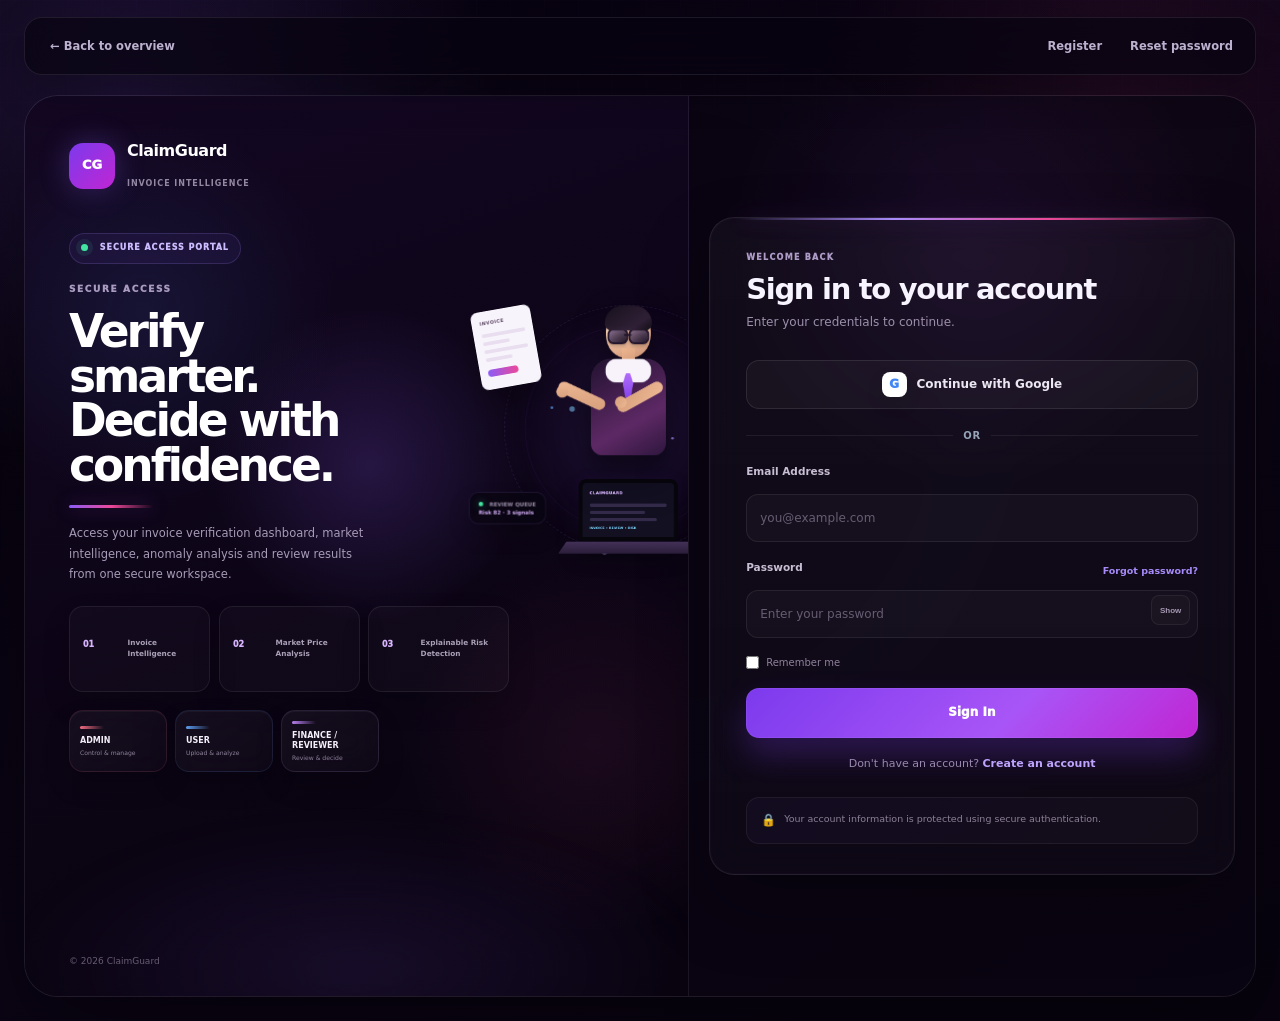
==== commit 36a88335: "Update ClaimGuard project" ====
--- a/frontend/admin-dashboard.html
+++ b/frontend/admin-dashboard.html
@@ -396,6 +396,1248 @@
 
 
     </style>
+
+
+<style id="cg-admin-premium-v1">
+/* =========================================================
+   CLAIMGUARD ADMIN DASHBOARD — PREMIUM RED FINTECH V1
+   Visual/layout layer only. Original HTML IDs and JavaScript
+   remain preserved for functionality.
+   ========================================================= */
+
+*,
+*::before,
+*::after{
+    box-sizing:border-box;
+}
+
+:root{
+    --cg-admin-red:#b62f46;
+    --cg-admin-red-2:#dc4b5d;
+    --cg-admin-red-soft:#fff1f3;
+    --cg-admin-red-line:#f0cfd5;
+    --cg-admin-ink:#27232a;
+    --cg-admin-text:#5d5760;
+    --cg-admin-muted:#858087;
+    --cg-admin-line:#e4e1e5;
+    --cg-admin-bg:#f5f3f4;
+    --cg-admin-card:#ffffff;
+}
+
+body.theme-admin{
+    margin:0 !important;
+    min-height:100vh !important;
+    overflow-x:hidden !important;
+    color:var(--cg-admin-ink) !important;
+    background:
+        radial-gradient(circle at 5% 0%,rgba(182,47,70,.08),transparent 23%),
+        radial-gradient(circle at 96% 4%,rgba(126,55,107,.055),transparent 20%),
+        linear-gradient(180deg,#fbfafb 0%,var(--cg-admin-bg) 50%,#f8f7f8 100%) !important;
+}
+
+body.theme-admin::before{
+    content:"";
+    position:fixed;
+    inset:0;
+    z-index:0;
+    pointer-events:none;
+    opacity:.14;
+    background-image:
+        linear-gradient(rgba(73,65,72,.028) 1px,transparent 1px),
+        linear-gradient(90deg,rgba(73,65,72,.023) 1px,transparent 1px);
+    background-size:42px 42px;
+}
+
+/* =========================
+   NAVBAR
+   ========================= */
+
+body.theme-admin .navbar{
+    position:relative !important;
+    z-index:40 !important;
+    width:min(1500px,calc(100vw - 48px)) !important;
+    min-height:68px !important;
+    height:auto !important;
+    margin:14px auto 11px !important;
+    padding:10px 14px 10px 18px !important;
+    display:flex !important;
+    align-items:center !important;
+    justify-content:space-between !important;
+    gap:16px !important;
+    border:1px solid var(--cg-admin-line) !important;
+    border-radius:18px !important;
+    background:rgba(255,255,255,.96) !important;
+    box-shadow:0 12px 30px rgba(62,50,57,.065) !important;
+    backdrop-filter:blur(14px) !important;
+}
+
+body.theme-admin .brand{
+    min-width:0 !important;
+    display:flex !important;
+    align-items:center !important;
+    gap:11px !important;
+}
+
+body.theme-admin .brand-icon{
+    width:42px !important;
+    height:42px !important;
+    flex:0 0 42px !important;
+    display:grid !important;
+    place-items:center !important;
+    border-radius:12px !important;
+    color:#fff !important;
+    background:linear-gradient(135deg,#a92540,#d85261) !important;
+    box-shadow:0 9px 20px rgba(176,47,70,.16) !important;
+}
+
+body.theme-admin .brand-text{
+    min-width:0 !important;
+}
+
+body.theme-admin .brand-text h2{
+    margin:0 !important;
+    color:#29242a !important;
+    font-size:15px !important;
+    line-height:1.1 !important;
+}
+
+body.theme-admin .brand-text span{
+    display:block !important;
+    margin-top:3px !important;
+    color:#898289 !important;
+    font-size:8px !important;
+    line-height:1.1 !important;
+    letter-spacing:.04em !important;
+}
+
+body.theme-admin .nav-utility{
+    min-width:0 !important;
+    display:flex !important;
+    align-items:center !important;
+    justify-content:flex-end !important;
+    gap:8px !important;
+}
+
+body.theme-admin .search-box{
+    width:250px !important;
+    height:38px !important;
+    display:flex !important;
+    align-items:center !important;
+    gap:7px !important;
+    padding:0 11px !important;
+    border:1px solid #dfdade !important;
+    border-radius:10px !important;
+    background:#fff !important;
+}
+
+body.theme-admin .search-box span{
+    color:#9b6870 !important;
+    font-size:14px !important;
+}
+
+body.theme-admin .search-box input{
+    width:100% !important;
+    min-width:0 !important;
+    border:0 !important;
+    outline:0 !important;
+    background:transparent !important;
+    color:#3d373e !important;
+    font-size:10px !important;
+}
+
+body.theme-admin .search-box input::placeholder{
+    color:#a39da4 !important;
+}
+
+body.theme-admin .notification-pill{
+    width:34px !important;
+    height:34px !important;
+    min-width:34px !important;
+    display:inline-grid !important;
+    place-items:center !important;
+    border:1px solid #efcfd4 !important;
+    border-radius:10px !important;
+    background:var(--cg-admin-red-soft) !important;
+    color:#a83d50 !important;
+    font-size:9px !important;
+    font-weight:900 !important;
+}
+
+body.theme-admin .admin-actions{
+    display:flex !important;
+    align-items:center !important;
+    gap:7px !important;
+    flex-wrap:nowrap !important;
+}
+
+body.theme-admin .admin-button{
+    min-height:36px !important;
+    height:36px !important;
+    padding:0 12px !important;
+    border:1px solid #ddd9de !important;
+    border-radius:9px !important;
+    background:#fff !important;
+    color:#4d4750 !important;
+    font-size:9px !important;
+    line-height:1 !important;
+    font-weight:900 !important;
+    cursor:pointer !important;
+    transition:transform .18s ease,box-shadow .18s ease,border-color .18s ease,background .18s ease !important;
+}
+
+body.theme-admin .admin-button:hover{
+    transform:translateY(-2px) !important;
+    border-color:#e5bcc4 !important;
+    background:#fffafb !important;
+    box-shadow:0 9px 18px rgba(70,53,58,.08) !important;
+}
+
+body.theme-admin .admin-button.primary,
+body.theme-admin #refreshAdminReportButton,
+body.theme-admin #logoutButton{
+    color:#fff !important;
+    border-color:transparent !important;
+    background:linear-gradient(135deg,#aa2943,#d84e5e) !important;
+    box-shadow:0 8px 18px rgba(180,45,70,.14) !important;
+}
+
+body.theme-admin .admin-button.primary:hover,
+body.theme-admin #refreshAdminReportButton:hover,
+body.theme-admin #logoutButton:hover{
+    color:#fff !important;
+    background:linear-gradient(135deg,#9f263f,#df4e60) !important;
+    box-shadow:0 12px 23px rgba(180,45,70,.22) !important;
+}
+
+/* =========================
+   MAIN SEQUENCE
+   Hero → Header → Metrics → Recent Invoices → Reports → Accounts
+   ========================= */
+
+body.theme-admin .admin-page{
+    position:relative !important;
+    z-index:2 !important;
+    width:min(1500px,calc(100vw - 48px)) !important;
+    max-width:none !important;
+    min-height:0 !important;
+    margin:0 auto !important;
+    padding:14px 0 46px !important;
+    display:flex !important;
+    flex-direction:column !important;
+    gap:0 !important;
+}
+
+body.theme-admin .admin-page > .role-banner{order:1 !important}
+body.theme-admin .admin-page > .admin-header{order:2 !important}
+body.theme-admin .admin-page > #adminMessage{order:3 !important}
+body.theme-admin .admin-page > .admin-overview{order:4 !important}
+body.theme-admin .admin-page > .admin-overview-table{order:5 !important}
+body.theme-admin .admin-page > .admin-report-panel{order:6 !important}
+body.theme-admin .admin-page > .admin-grid{order:7 !important}
+
+/* =========================
+   HERO
+   ========================= */
+
+body.theme-admin .role-banner{
+    position:relative !important;
+    width:100% !important;
+    min-height:244px !important;
+    margin:0 0 15px !important;
+    overflow:hidden !important;
+    border:1px solid #ddd9de !important;
+    border-radius:24px !important;
+    background:
+        radial-gradient(circle at 84% 55%,rgba(183,48,71,.11),transparent 22%),
+        radial-gradient(circle at 74% 25%,rgba(126,55,107,.07),transparent 20%),
+        linear-gradient(135deg,#ffffff 0%,#f9f8fa 62%,#fffafb 100%) !important;
+    box-shadow:0 15px 36px rgba(57,48,53,.065) !important;
+}
+
+body.theme-admin .role-banner::before{
+    content:"";
+    position:absolute;
+    left:0;
+    top:0;
+    bottom:0;
+    width:4px;
+    background:linear-gradient(180deg,#a92540,#da5361);
+}
+
+body.theme-admin .role-banner-inner{
+    position:relative !important;
+    width:100% !important;
+    min-height:244px !important;
+    padding:32px 375px 30px 34px !important;
+    display:flex !important;
+    align-items:center !important;
+}
+
+body.theme-admin .role-banner-copy{
+    position:relative !important;
+    z-index:12 !important;
+    max-width:760px !important;
+}
+
+body.theme-admin .role-banner-label{
+    display:inline-block !important;
+    color:#a34c5b !important;
+    font-size:8px !important;
+    font-weight:900 !important;
+    letter-spacing:.16em !important;
+    text-transform:uppercase !important;
+}
+
+body.theme-admin .role-banner h1{
+    margin:11px 0 8px !important;
+    color:#292329 !important;
+    font-size:clamp(36px,4vw,53px) !important;
+    line-height:1.01 !important;
+    letter-spacing:-.045em !important;
+    font-weight:900 !important;
+}
+
+body.theme-admin .role-banner p{
+    margin:0 !important;
+    max-width:670px !important;
+    color:#676168 !important;
+    font-size:11px !important;
+    line-height:1.65 !important;
+}
+
+body.theme-admin .role-banner-actions{
+    position:absolute !important;
+    top:20px !important;
+    right:22px !important;
+    z-index:22 !important;
+    display:flex !important;
+    align-items:center !important;
+    gap:9px !important;
+}
+
+body.theme-admin .inline-action{
+    min-height:34px !important;
+    height:34px !important;
+    display:inline-flex !important;
+    align-items:center !important;
+    justify-content:center !important;
+    padding:0 12px !important;
+    border-radius:9px !important;
+    color:#fff !important;
+    background:linear-gradient(135deg,#aa2943,#d84e5e) !important;
+    text-decoration:none !important;
+    font-size:8px !important;
+    font-weight:900 !important;
+    box-shadow:0 8px 18px rgba(180,45,70,.14) !important;
+    transition:transform .18s ease,box-shadow .18s ease !important;
+}
+
+body.theme-admin .inline-action:hover{
+    transform:translateY(-2px) !important;
+    box-shadow:0 12px 23px rgba(180,45,70,.22) !important;
+}
+
+body.theme-admin .back-link{
+    color:#746d75 !important;
+    font-size:9px !important;
+    font-weight:800 !important;
+    text-decoration:none !important;
+}
+
+body.theme-admin .back-link:hover{
+    color:#3f3940 !important;
+}
+
+/* =========================
+   ADMIN HERO ANIMATION
+   ========================= */
+
+.cg-admin-scene{
+    position:absolute !important;
+    right:16px !important;
+    bottom:4px !important;
+    width:340px !important;
+    height:207px !important;
+    z-index:9 !important;
+    pointer-events:none !important;
+}
+
+.cg-admin-orbit{
+    position:absolute;
+    left:50%;
+    top:56%;
+    width:186px;
+    height:186px;
+    transform:translate(-50%,-50%);
+    border:1px dashed rgba(165,52,72,.18);
+    border-radius:50%;
+    animation:cgAdminOrbit 24s linear infinite;
+}
+
+.cg-admin-orbit::before,
+.cg-admin-orbit::after{
+    content:"";
+    position:absolute;
+    left:50%;
+    top:50%;
+    transform:translate(-50%,-50%);
+    border-radius:50%;
+    border:1px solid rgba(148,75,105,.10);
+}
+
+.cg-admin-orbit::before{width:143px;height:143px}
+.cg-admin-orbit::after{width:103px;height:103px}
+
+@keyframes cgAdminOrbit{
+    to{transform:translate(-50%,-50%) rotate(360deg)}
+}
+
+.cg-admin-glow{
+    position:absolute;
+    left:50%;
+    top:63%;
+    width:180px;
+    height:94px;
+    transform:translate(-50%,-50%);
+    border-radius:50%;
+    background:radial-gradient(circle,rgba(182,47,70,.11),transparent 70%);
+    filter:blur(11px);
+}
+
+.cg-admin-person{
+    position:absolute;
+    left:50%;
+    top:20px;
+    width:91px;
+    height:127px;
+    transform:translateX(-50%);
+    animation:cgAdminPerson 4.7s ease-in-out infinite;
+}
+
+@keyframes cgAdminPerson{
+    50%{transform:translate(-50%,-5px)}
+}
+
+.cg-admin-person .head{
+    position:absolute;
+    left:50%;
+    top:0;
+    width:35px;
+    height:35px;
+    transform:translateX(-50%);
+    border-radius:12px;
+    background:linear-gradient(180deg,#ca906c,#a9644a);
+}
+
+.cg-admin-person .hair{
+    position:absolute;
+    left:50%;
+    top:-3px;
+    width:40px;
+    height:18px;
+    transform:translateX(-50%);
+    border-radius:18px 18px 8px 8px;
+    background:#2d2630;
+    z-index:3;
+}
+
+.cg-admin-person .glasses{
+    position:absolute;
+    left:50%;
+    top:12px;
+    width:32px;
+    height:10px;
+    transform:translateX(-50%);
+    display:flex;
+    gap:2px;
+    z-index:4;
+}
+
+.cg-admin-person .glasses span{
+    flex:1;
+    border:1.5px solid #2a222c;
+    border-radius:4px;
+    background:#55505a;
+}
+
+.cg-admin-person .body{
+    position:absolute;
+    left:50%;
+    top:34px;
+    width:62px;
+    height:73px;
+    transform:translateX(-50%);
+    border-radius:18px 18px 11px 11px;
+    background:linear-gradient(160deg,#a52b43,#6f354c);
+    box-shadow:0 12px 20px rgba(64,51,57,.10);
+}
+
+.cg-admin-person .shirt{
+    position:absolute;
+    left:50%;
+    top:35px;
+    width:27px;
+    height:21px;
+    transform:translateX(-50%);
+    border-radius:8px 8px 4px 4px;
+    background:#fff;
+    z-index:5;
+}
+
+.cg-admin-person .tie{
+    position:absolute;
+    left:50%;
+    top:41px;
+    width:8px;
+    height:23px;
+    transform:translateX(-50%);
+    background:linear-gradient(180deg,#d84c5e,#8f314d);
+    clip-path:polygon(20% 0,80% 0,100% 55%,50% 100%,0 55%);
+    z-index:6;
+}
+
+.cg-admin-person .arm{
+    position:absolute;
+    top:55px;
+    width:50px;
+    height:10px;
+    border-radius:10px;
+    background:#ca906c;
+    z-index:2;
+}
+
+.cg-admin-person .arm.left{left:-1px;transform:rotate(18deg)}
+.cg-admin-person .arm.right{right:-1px;transform:rotate(-21deg)}
+
+.cg-admin-person .hand{
+    position:absolute;
+    width:13px;
+    height:10px;
+    border-radius:50%;
+    background:#d49a73;
+    z-index:4;
+}
+
+.cg-admin-person .hand.left{left:-6px;top:65px}
+.cg-admin-person .hand.right{right:-6px;top:67px}
+
+.cg-admin-laptop{
+    position:absolute;
+    left:50%;
+    top:120px;
+    width:119px;
+    height:61px;
+    transform:translateX(-50%);
+    animation:cgAdminLaptop 4.7s ease-in-out infinite;
+}
+
+@keyframes cgAdminLaptop{
+    50%{transform:translate(-50%,-3px)}
+}
+
+.cg-admin-laptop .screen{
+    position:absolute;
+    left:8px;
+    top:0;
+    width:103px;
+    height:49px;
+    border:4px solid #cac7d0;
+    border-radius:7px;
+    background:#25222a;
+    box-shadow:0 9px 17px rgba(63,51,57,.10);
+}
+
+.cg-admin-laptop .screen::after{
+    content:"ADMIN CONTROL";
+    position:absolute;
+    left:7px;
+    top:6px;
+    color:#f2a6b0;
+    font-size:4px;
+    font-weight:900;
+}
+
+.cg-admin-laptop .line{
+    position:absolute;
+    left:8px;
+    height:3px;
+    border-radius:4px;
+    background:#55505b;
+}
+
+.cg-admin-laptop .line.a{top:18px;width:70px}
+.cg-admin-laptop .line.b{top:26px;width:53px}
+.cg-admin-laptop .line.c{top:34px;width:78px}
+.cg-admin-laptop .line.d{
+    top:42px;
+    width:39px;
+    background:linear-gradient(90deg,#d24c5f,#a53e61);
+}
+
+.cg-admin-laptop .base{
+    position:absolute;
+    left:0;
+    bottom:0;
+    width:119px;
+    height:8px;
+    clip-path:polygon(8% 0,92% 0,100% 100%,0 100%);
+    background:linear-gradient(180deg,#beb9c1,#918b95);
+}
+
+.cg-admin-panel-chip{
+    position:absolute;
+    width:113px;
+    padding:7px 8px;
+    border:1px solid #e1dadd;
+    border-radius:9px;
+    background:rgba(255,255,255,.96);
+    box-shadow:0 8px 16px rgba(63,51,57,.06);
+}
+
+.cg-admin-panel-chip .dot{
+    display:inline-block;
+    width:5px;
+    height:5px;
+    margin-right:5px;
+    border-radius:50%;
+    background:#2aa27e;
+}
+
+.cg-admin-panel-chip .title{
+    color:#514a52;
+    font-size:5px;
+    font-weight:900;
+}
+
+.cg-admin-panel-chip .sub{
+    margin-top:3px;
+    color:#8a838b;
+    font-size:4.5px;
+}
+
+.cg-admin-panel-chip.left{left:0;top:111px}
+.cg-admin-panel-chip.right{right:0;top:106px}
+
+.cg-admin-doc{
+    position:absolute;
+    width:44px;
+    height:61px;
+    padding:6px;
+    border-radius:6px;
+    border:1px solid #e0dce0;
+    background:#fff;
+    box-shadow:0 8px 16px rgba(63,51,57,.06);
+}
+
+.cg-admin-doc::before{
+    content:"USER";
+    display:block;
+    margin-bottom:6px;
+    color:#756d75;
+    font-size:4px;
+    font-weight:900;
+}
+
+.cg-admin-doc::after{
+    content:"";
+    display:block;
+    width:20px;
+    height:4px;
+    margin-top:6px;
+    border-radius:4px;
+    background:linear-gradient(90deg,#bd344d,#e05263);
+}
+
+.cg-admin-doc span{
+    display:block;
+    width:100%;
+    height:3px;
+    margin:4px 0;
+    border-radius:4px;
+    background:#ded9de;
+}
+
+.cg-admin-doc.a{
+    left:10px;
+    top:38px;
+    transform:rotate(-10deg);
+    animation:cgAdminDocA 5.1s ease-in-out infinite;
+}
+
+.cg-admin-doc.b{
+    right:10px;
+    top:34px;
+    transform:rotate(9deg);
+    animation:cgAdminDocB 5.3s ease-in-out infinite;
+}
+
+@keyframes cgAdminDocA{
+    50%{transform:rotate(-7deg) translateY(-6px)}
+}
+
+@keyframes cgAdminDocB{
+    50%{transform:rotate(6deg) translateY(-6px)}
+}
+
+/* =========================
+   ADMIN HEADER
+   ========================= */
+
+body.theme-admin .admin-header{
+    width:100% !important;
+    min-height:94px !important;
+    margin:0 0 15px !important;
+    padding:18px 21px !important;
+    display:flex !important;
+    align-items:center !important;
+    justify-content:space-between !important;
+    gap:18px !important;
+    border:1px solid var(--cg-admin-line) !important;
+    border-radius:17px !important;
+    background:rgba(255,255,255,.96) !important;
+    box-shadow:0 10px 24px rgba(62,50,57,.045) !important;
+}
+
+body.theme-admin .admin-header .auth-label{
+    color:#a34858 !important;
+    font-size:8px !important;
+    font-weight:900 !important;
+    letter-spacing:.15em !important;
+}
+
+body.theme-admin .admin-header h1{
+    margin:7px 0 5px !important;
+    color:#312b31 !important;
+    font-size:21px !important;
+    line-height:1.08 !important;
+    letter-spacing:-.025em !important;
+}
+
+body.theme-admin .admin-header p{
+    max-width:900px !important;
+    margin:0 !important;
+    color:#716a71 !important;
+    font-size:10px !important;
+    line-height:1.55 !important;
+}
+
+/* =========================
+   MESSAGE
+   ========================= */
+
+body.theme-admin .admin-message{
+    width:100% !important;
+    margin:0 0 15px !important;
+    padding:10px 12px !important;
+    border-radius:10px !important;
+    font-size:10px !important;
+    line-height:1.45 !important;
+}
+
+body.theme-admin .admin-message.success{
+    background:#eef9f4 !important;
+    border:1px solid #c6ebdc !important;
+    color:#23785f !important;
+}
+
+body.theme-admin .admin-message.error{
+    background:#fff0f2 !important;
+    border:1px solid #f0c9d0 !important;
+    color:#a43d50 !important;
+}
+
+/* =========================
+   METRICS — 10 CARDS, CONSISTENT
+   ========================= */
+
+body.theme-admin .admin-overview{
+    width:100% !important;
+    margin:0 0 15px !important;
+    display:grid !important;
+    grid-template-columns:repeat(5,minmax(0,1fr)) !important;
+    gap:11px !important;
+}
+
+body.theme-admin .admin-stat{
+    min-width:0 !important;
+    min-height:96px !important;
+    padding:16px 17px !important;
+    border:1px solid var(--cg-admin-line) !important;
+    border-radius:16px !important;
+    background:rgba(255,255,255,.97) !important;
+    box-shadow:0 9px 22px rgba(62,50,57,.042) !important;
+    transition:transform .18s ease,box-shadow .18s ease,border-color .18s ease !important;
+}
+
+body.theme-admin .admin-stat:hover{
+    transform:translateY(-3px) !important;
+    border-color:#eccbd1 !important;
+    box-shadow:0 13px 28px rgba(62,50,57,.07) !important;
+}
+
+body.theme-admin .admin-stat span{
+    display:block !important;
+    color:#777078 !important;
+    font-size:8px !important;
+    line-height:1.2 !important;
+    font-weight:900 !important;
+    letter-spacing:.07em !important;
+    text-transform:uppercase !important;
+}
+
+body.theme-admin .admin-stat strong{
+    display:block !important;
+    margin-top:8px !important;
+    color:#2c262d !important;
+    font-size:25px !important;
+    line-height:1 !important;
+    font-weight:900 !important;
+}
+
+/* =========================
+   GENERIC PANELS
+   ========================= */
+
+body.theme-admin .admin-panel,
+body.theme-admin .admin-report-panel{
+    width:100% !important;
+    border:1px solid var(--cg-admin-line) !important;
+    border-radius:18px !important;
+    background:#fff !important;
+    box-shadow:0 11px 26px rgba(62,50,57,.05) !important;
+    overflow:hidden !important;
+}
+
+body.theme-admin .admin-panel-header{
+    min-height:70px !important;
+    padding:16px 19px !important;
+    border-bottom:1px solid #eeecef !important;
+    background:linear-gradient(180deg,#fff,#fdfcfd) !important;
+}
+
+body.theme-admin .admin-panel-header span{
+    display:block !important;
+    color:#7a737a !important;
+    font-size:8px !important;
+    line-height:1.2 !important;
+    font-weight:900 !important;
+    letter-spacing:.1em !important;
+}
+
+body.theme-admin .admin-panel-header h2{
+    margin:5px 0 0 !important;
+    color:#322c33 !important;
+    font-size:18px !important;
+    line-height:1.1 !important;
+}
+
+/* Recent invoice table */
+body.theme-admin .admin-overview-table{
+    margin:0 0 15px !important;
+}
+
+body.theme-admin .admin-table-wrap{
+    width:100% !important;
+    overflow-x:auto !important;
+    overflow-y:hidden !important;
+    scrollbar-width:thin !important;
+}
+
+body.theme-admin .admin-table{
+    width:100% !important;
+    min-width:900px !important;
+    border-collapse:collapse !important;
+    table-layout:auto !important;
+}
+
+body.theme-admin .admin-table th,
+body.theme-admin .admin-table td{
+    padding:12px 11px !important;
+    border-bottom:1px solid #efedf0 !important;
+    text-align:left !important;
+    vertical-align:middle !important;
+    font-size:10px !important;
+    line-height:1.35 !important;
+}
+
+body.theme-admin .admin-table th{
+    color:#777078 !important;
+    font-size:8px !important;
+    font-weight:900 !important;
+    letter-spacing:.08em !important;
+    text-transform:uppercase !important;
+    background:#fcfbfc !important;
+}
+
+body.theme-admin .admin-table td{
+    color:#565057 !important;
+}
+
+body.theme-admin .admin-table tbody tr{
+    transition:background .16s ease !important;
+}
+
+body.theme-admin .admin-table tbody tr:hover{
+    background:#fffafb !important;
+}
+
+body.theme-admin .admin-badge{
+    min-height:23px !important;
+    padding:4px 7px !important;
+    border-radius:999px !important;
+    font-size:8px !important;
+    line-height:1 !important;
+    font-weight:900 !important;
+}
+
+body.theme-admin .admin-badge.admin{
+    background:#f5e8ee !important;
+    color:#862b48 !important;
+}
+
+body.theme-admin .admin-badge.reviewer{
+    background:#f9e9ed !important;
+    color:#a1364d !important;
+}
+
+body.theme-admin .admin-badge.user{
+    background:#f0f1f3 !important;
+    color:#59606a !important;
+}
+
+body.theme-admin .admin-badge.active{
+    background:#e9f7f1 !important;
+    color:#23775f !important;
+}
+
+body.theme-admin .admin-badge.inactive{
+    background:#fff0f2 !important;
+    color:#a53c4e !important;
+}
+
+body.theme-admin .admin-risk-high{
+    color:#ab3048 !important;
+    font-weight:900 !important;
+}
+
+body.theme-admin .admin-risk-medium{
+    color:#9a6418 !important;
+    font-weight:900 !important;
+}
+
+body.theme-admin .admin-risk-low{
+    color:#23785f !important;
+    font-weight:900 !important;
+}
+
+body.theme-admin .admin-invoice-status{
+    min-height:23px !important;
+    display:inline-flex !important;
+    align-items:center !important;
+    padding:4px 7px !important;
+    border-radius:999px !important;
+    background:#f0f1f3 !important;
+    color:#5d5760 !important;
+    font-size:8px !important;
+    line-height:1 !important;
+    font-weight:900 !important;
+    text-transform:uppercase !important;
+}
+
+/* =========================
+   REPORTS
+   ========================= */
+
+body.theme-admin .admin-report-panel{
+    margin:0 0 15px !important;
+    padding:0 !important;
+}
+
+body.theme-admin .admin-report-header{
+    min-height:74px !important;
+    padding:16px 19px !important;
+    display:flex !important;
+    align-items:center !important;
+    justify-content:space-between !important;
+    gap:15px !important;
+    border-bottom:1px solid #eeecef !important;
+    background:linear-gradient(180deg,#fff,#fdfcfd) !important;
+}
+
+body.theme-admin .admin-report-header h2{
+    margin:0 0 5px !important;
+    color:#322c33 !important;
+    font-size:18px !important;
+    line-height:1.1 !important;
+}
+
+body.theme-admin .admin-report-header p{
+    margin:0 !important;
+    color:#777078 !important;
+    font-size:10px !important;
+    line-height:1.45 !important;
+}
+
+body.theme-admin .admin-report-header > strong{
+    flex:0 0 auto !important;
+    color:#8a828a !important;
+    font-size:8px !important;
+}
+
+body.theme-admin .admin-report-columns{
+    width:100% !important;
+    padding:13px !important;
+    display:grid !important;
+    grid-template-columns:repeat(3,minmax(0,1fr)) !important;
+    gap:11px !important;
+}
+
+body.theme-admin .admin-report-card{
+    min-width:0 !important;
+    padding:13px !important;
+    border:1px solid #ece8eb !important;
+    border-radius:12px !important;
+    background:#faf9fa !important;
+}
+
+body.theme-admin .admin-report-card h3{
+    margin:0 0 8px !important;
+    color:#3f3840 !important;
+    font-size:11px !important;
+    line-height:1.2 !important;
+}
+
+body.theme-admin .admin-report-row{
+    min-height:27px !important;
+    padding:6px 0 !important;
+    display:flex !important;
+    justify-content:space-between !important;
+    align-items:center !important;
+    gap:10px !important;
+    border-bottom:1px solid #ece9ec !important;
+    color:#6a636a !important;
+    font-size:9px !important;
+}
+
+body.theme-admin .admin-report-row:last-child{
+    border-bottom:0 !important;
+}
+
+body.theme-admin .admin-report-row strong{
+    color:#332c34 !important;
+    font-size:9px !important;
+    font-weight:900 !important;
+}
+
+/* =========================
+   ACCOUNT MANAGEMENT
+   ========================= */
+
+body.theme-admin .admin-grid{
+    width:100% !important;
+    display:grid !important;
+    grid-template-columns:minmax(300px,350px) minmax(0,1fr) !important;
+    gap:15px !important;
+    align-items:start !important;
+}
+
+body.theme-admin .admin-form{
+    padding:18px 19px 20px !important;
+}
+
+body.theme-admin .admin-field{
+    margin-bottom:12px !important;
+}
+
+body.theme-admin .admin-field label{
+    display:block !important;
+    margin-bottom:6px !important;
+    color:#4a434b !important;
+    font-size:9px !important;
+    font-weight:900 !important;
+}
+
+body.theme-admin .admin-field input,
+body.theme-admin .admin-field select{
+    width:100% !important;
+    min-height:40px !important;
+    height:40px !important;
+    padding:0 10px !important;
+    border:1px solid #d8d4da !important;
+    border-radius:9px !important;
+    background:#fff !important;
+    color:#3d373e !important;
+    font-size:11px !important;
+    outline:none !important;
+    transition:border-color .16s ease,box-shadow .16s ease !important;
+}
+
+body.theme-admin .admin-field input:focus,
+body.theme-admin .admin-field select:focus{
+    border-color:#d98a97 !important;
+    box-shadow:0 0 0 3px rgba(182,47,70,.08) !important;
+}
+
+body.theme-admin .admin-form-hint{
+    margin:2px 0 15px !important;
+    color:#7b737b !important;
+    font-size:9px !important;
+    line-height:1.5 !important;
+}
+
+body.theme-admin .admin-form > .admin-button{
+    width:100% !important;
+}
+
+/* Account management mini actions */
+body.theme-admin .admin-mini-actions{
+    display:flex !important;
+    flex-wrap:wrap !important;
+    gap:6px !important;
+}
+
+body.theme-admin .admin-mini-button{
+    min-height:29px !important;
+    height:29px !important;
+    padding:0 8px !important;
+    border:1px solid #dbd7dc !important;
+    border-radius:7px !important;
+    background:#fff !important;
+    color:#4e484f !important;
+    cursor:pointer !important;
+    font-size:8px !important;
+    font-weight:900 !important;
+    transition:transform .16s ease,background .16s ease,border-color .16s ease !important;
+}
+
+body.theme-admin .admin-mini-button:hover{
+    transform:translateY(-1px) !important;
+    border-color:#e3b5bd !important;
+    background:#fffafb !important;
+}
+
+/* =========================
+   RESPONSIVE
+   ========================= */
+
+@media(max-width:1180px){
+    body.theme-admin .navbar,
+    body.theme-admin .admin-page{
+        width:min(94vw,1180px) !important;
+    }
+
+    body.theme-admin .role-banner-inner{
+        padding-right:330px !important;
+    }
+
+    .cg-admin-scene{
+        right:3px !important;
+        transform:scale(.92) !important;
+        transform-origin:right bottom !important;
+    }
+
+    body.theme-admin .admin-overview{
+        grid-template-columns:repeat(3,minmax(0,1fr)) !important;
+    }
+}
+
+@media(max-width:900px){
+    body.theme-admin .navbar{
+        flex-wrap:wrap !important;
+    }
+
+    body.theme-admin .nav-utility{
+        width:100% !important;
+        justify-content:flex-start !important;
+    }
+
+    body.theme-admin .search-box{
+        flex:1 1 auto !important;
+        width:auto !important;
+    }
+
+    body.theme-admin .role-banner{
+        min-height:350px !important;
+    }
+
+    body.theme-admin .role-banner-inner{
+        min-height:350px !important;
+        padding:26px 22px 199px !important;
+        align-items:flex-start !important;
+    }
+
+    .cg-admin-scene{
+        left:50% !important;
+        right:auto !important;
+        bottom:1px !important;
+        transform:translateX(-50%) scale(.82) !important;
+        transform-origin:center bottom !important;
+    }
+
+    body.theme-admin .admin-report-columns{
+        grid-template-columns:1fr !important;
+    }
+
+    body.theme-admin .admin-grid{
+        grid-template-columns:1fr !important;
+    }
+
+    body.theme-admin .admin-header{
+        align-items:flex-start !important;
+    }
+}
+
+@media(max-width:700px){
+    body.theme-admin .admin-overview{
+        grid-template-columns:repeat(2,minmax(0,1fr)) !important;
+    }
+
+    body.theme-admin .admin-report-header{
+        align-items:flex-start !important;
+        flex-direction:column !important;
+    }
+}
+
+@media(max-width:520px){
+    body.theme-admin .navbar,
+    body.theme-admin .admin-page{
+        width:calc(100vw - 24px) !important;
+    }
+
+    body.theme-admin .brand-text span{
+        display:none !important;
+    }
+
+    body.theme-admin .admin-actions .admin-button:nth-child(2){
+        display:none !important;
+    }
+
+    body.theme-admin .role-banner{
+        min-height:335px !important;
+    }
+
+    body.theme-admin .role-banner-inner{
+        min-height:335px !important;
+        padding:23px 18px 193px !important;
+    }
+
+    body.theme-admin .role-banner h1{
+        font-size:33px !important;
+    }
+
+    body.theme-admin .role-banner p{
+        font-size:10px !important;
+    }
+
+    .cg-admin-scene{
+        transform:translateX(-50%) scale(.72) !important;
+    }
+
+    body.theme-admin .admin-overview{
+        grid-template-columns:1fr !important;
+    }
+}
+</style>
 
 </head>
 
@@ -482,7 +1724,69 @@
                     <a href="index.html" class="back-link">← Overview</a>
                 </div>
             </div>
-        </section>
+        
+
+                <div class="cg-admin-scene" aria-hidden="true">
+                    <div class="cg-admin-orbit"></div>
+                    <div class="cg-admin-glow"></div>
+
+                    <div class="cg-admin-doc a">
+                        <span></span>
+                        <span></span>
+                        <span style="width:72%;"></span>
+                    </div>
+
+                    <div class="cg-admin-doc b">
+                        <span></span>
+                        <span></span>
+                        <span style="width:82%;"></span>
+                    </div>
+
+                    <div class="cg-admin-panel-chip left">
+                        <span class="dot"></span>
+                        <span class="title">ACCESS CONTROL</span>
+                        <div class="sub">Roles synchronized</div>
+                    </div>
+
+                    <div class="cg-admin-panel-chip right">
+                        <span class="dot"></span>
+                        <span class="title">SYSTEM HEALTH</span>
+                        <div class="sub">All services available</div>
+                    </div>
+
+                    <div class="cg-admin-person">
+                        <div class="hair"></div>
+
+                        <div class="head">
+                            <div class="glasses">
+                                <span></span>
+                                <span></span>
+                            </div>
+                        </div>
+
+                        <div class="body"></div>
+                        <div class="shirt"></div>
+                        <div class="tie"></div>
+
+                        <div class="arm left"></div>
+                        <div class="arm right"></div>
+
+                        <div class="hand left"></div>
+                        <div class="hand right"></div>
+                    </div>
+
+                    <div class="cg-admin-laptop">
+                        <div class="screen">
+                            <span class="line a"></span>
+                            <span class="line b"></span>
+                            <span class="line c"></span>
+                            <span class="line d"></span>
+                        </div>
+                        <div class="base"></div>
+                    </div>
+                </div>
+
+            </section>
 
         <section class="admin-header">
 
@@ -903,6 +2207,34 @@
                 );
         } catch {
             currentUser = null;
+        }
+
+
+        function formatDate(
+            value
+        ) {
+
+            if (!value) {
+                return "—";
+            }
+
+            const date =
+                new Date(
+                    value
+                );
+
+            if (Number.isNaN(date.getTime())) {
+                return String(value);
+            }
+
+            return date.toLocaleString(
+                undefined,
+                {
+                    dateStyle: "medium",
+                    timeStyle: "short"
+                }
+            );
+
         }
 
 
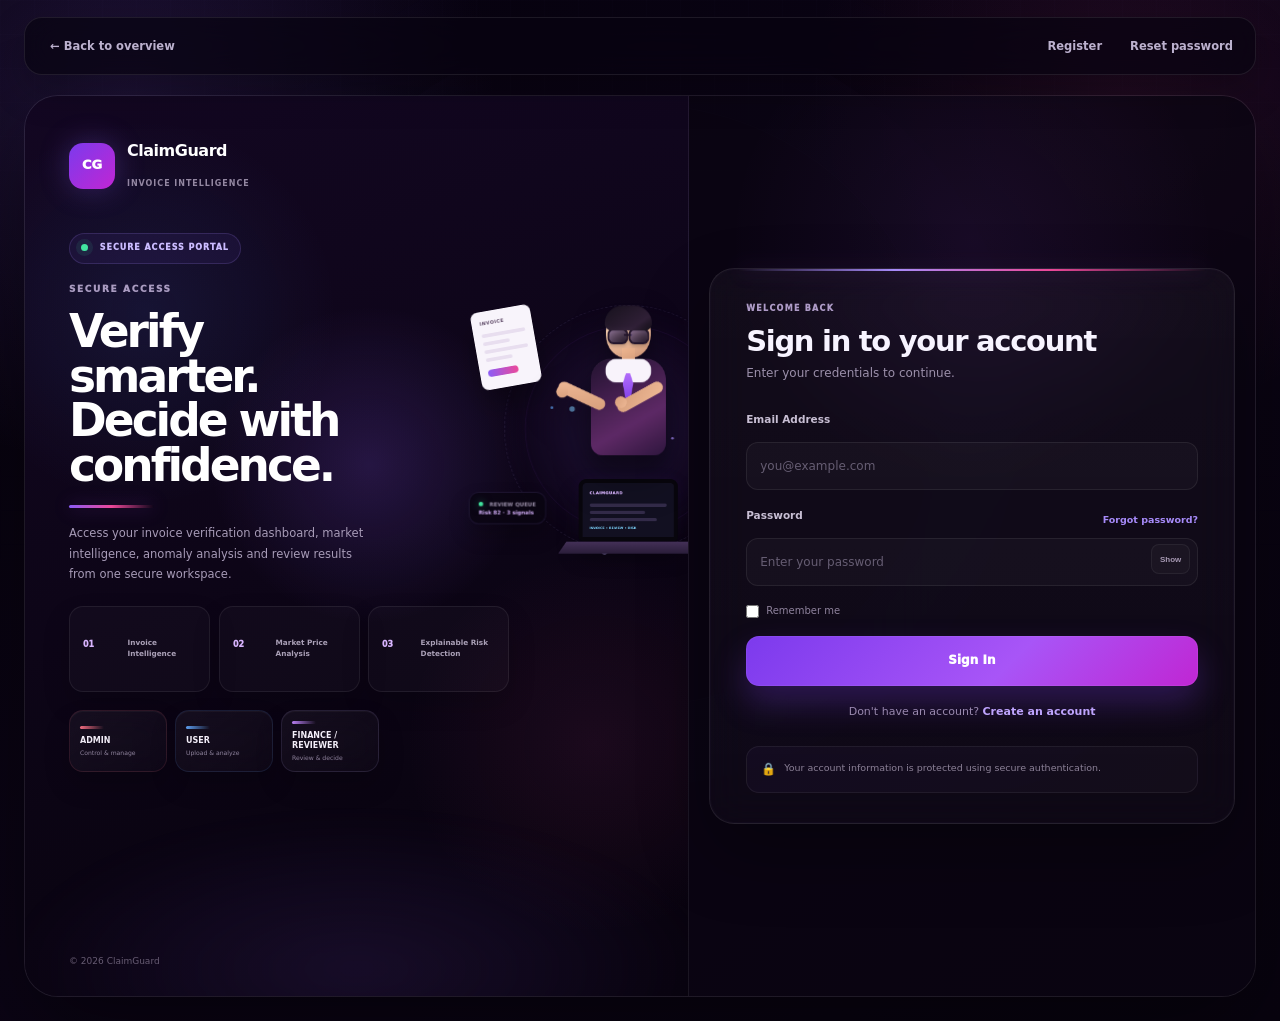
==== commit e289f39b: "Publish corrected ClaimGuard project" ====
--- a/frontend/admin-dashboard.html
+++ b/frontend/admin-dashboard.html
@@ -1689,14 +1689,6 @@
                     Download CSV Report
                 </button>
 
-                <a
-                    href="reviewer-dashboard.html"
-                    class="admin-button"
-                    style="text-decoration:none; display:inline-flex; align-items:center;"
-                >
-                    Reviewer Queue
-                </a>
-
                 <button
                     type="button"
                     class="admin-button"
@@ -1720,11 +1712,10 @@
                     <p>Monitor system health, approve reviewer changes, and keep the full invoice workflow aligned with the right user permissions.</p>
                 </div>
                 <div class="role-banner-actions">
-                    <a href="reviewer-dashboard.html" class="inline-action">Reviewer queue</a>
                     <a href="index.html" class="back-link">← Overview</a>
                 </div>
             </div>
-        
+
 
                 <div class="cg-admin-scene" aria-hidden="true">
                     <div class="cg-admin-orbit"></div>
@@ -1865,6 +1856,8 @@
 
         </section>
 
+        <div id="adminOverviewMessage" class="admin-message" role="status"></div>
+
 
         <section class="admin-panel admin-overview-table">
 
@@ -1896,6 +1889,7 @@
                             <th>Status</th>
                             <th>Anomalies</th>
                             <th>Uploaded</th>
+                            <th>Details</th>
 
                         </tr>
 
@@ -1925,6 +1919,13 @@
                     <h2>System Reports</h2>
                     <p>
                         Aggregated invoice, anomaly, risk and vendor metrics.
+                        Users counts include all persisted accounts; Active Users
+                        means active accounts; Reviewers means active Reviewer
+                        accounts. Invoice counts use one persisted invoice per
+                        invoice ID. Pending Review includes pending and
+                        verification-required invoices, while Approved and
+                        Rejected require recorded decisions. Risk and anomaly
+                        counts include only persisted model results and signals.
                     </p>
                 </div>
 
@@ -1934,6 +1935,8 @@
 
             </div>
 
+            <div id="adminReportMessage" class="admin-message" role="status"></div>
+
 
             <div class="admin-report-columns">
 
@@ -1942,22 +1945,22 @@
 
                     <div class="admin-report-row">
                         <span>Approved</span>
-                        <strong id="reportApproved">0</strong>
+                        <strong id="reportApproved">—</strong>
                     </div>
 
                     <div class="admin-report-row">
                         <span>Rejected</span>
-                        <strong id="reportRejected">0</strong>
+                        <strong id="reportRejected">—</strong>
                     </div>
 
                     <div class="admin-report-row">
                         <span>Pending Review</span>
-                        <strong id="reportPending">0</strong>
+                        <strong id="reportPending">—</strong>
                     </div>
 
                     <div class="admin-report-row">
                         <span>Verification Required</span>
-                        <strong id="reportVerification">0</strong>
+                        <strong id="reportVerification">—</strong>
                     </div>
                 </div>
 
@@ -1967,22 +1970,22 @@
 
                     <div class="admin-report-row">
                         <span>High Risk</span>
-                        <strong id="reportHighRisk">0</strong>
+                        <strong id="reportHighRisk">—</strong>
                     </div>
 
                     <div class="admin-report-row">
                         <span>Medium Risk</span>
-                        <strong id="reportMediumRisk">0</strong>
+                        <strong id="reportMediumRisk">—</strong>
                     </div>
 
                     <div class="admin-report-row">
                         <span>Low Risk</span>
-                        <strong id="reportLowRisk">0</strong>
+                        <strong id="reportLowRisk">—</strong>
                     </div>
 
                     <div class="admin-report-row">
                         <span>Anomaly Signals</span>
-                        <strong id="reportAnomalySignals">0</strong>
+                        <strong id="reportAnomalySignals">—</strong>
                     </div>
                 </div>
 
@@ -2251,6 +2254,27 @@
                 .replace(/'/g, "&#039;");
         }
 
+        function setSectionMessage(
+            elementId,
+            message,
+            type
+        ) {
+            const element = document.getElementById(elementId);
+            if (!element) {
+                return;
+            }
+            element.textContent = message || "";
+            element.className = message
+                ? `admin-message ${type || "success"}`
+                : "admin-message";
+        }
+
+        function metricLabel(value) {
+            return value === null || value === undefined
+                ? "—"
+                : String(value);
+        }
+
 
         const adminOverviewElements = {
 
@@ -2390,34 +2414,34 @@
                 {};
 
             adminOverviewElements.totalUsers.textContent =
-                metrics.total_users ?? "0";
+                metricLabel(metrics.total_users);
 
             adminOverviewElements.activeUsers.textContent =
-                metrics.active_users ?? "0";
+                metricLabel(metrics.active_users);
 
             adminOverviewElements.reviewerCount.textContent =
-                metrics.reviewer_accounts ?? "0";
+                metricLabel(metrics.reviewer_accounts);
 
             adminOverviewElements.totalInvoices.textContent =
-                metrics.total_invoices ?? "0";
+                metricLabel(metrics.total_invoices);
 
             adminOverviewElements.pendingReview.textContent =
-                metrics.pending_review ?? "0";
+                metricLabel(metrics.pending_review);
 
             adminOverviewElements.highRisk.textContent =
-                metrics.high_risk ?? "0";
+                metricLabel(metrics.high_risk);
 
             adminOverviewElements.approved.textContent =
-                metrics.approved ?? "0";
+                metricLabel(metrics.approved);
 
             adminOverviewElements.rejected.textContent =
-                metrics.rejected ?? "0";
+                metricLabel(metrics.rejected);
 
             adminOverviewElements.verification.textContent =
-                metrics.verification_required ?? "0";
+                metricLabel(metrics.verification_required);
 
             adminOverviewElements.anomalies.textContent =
-                metrics.anomaly_signals ?? "0";
+                metricLabel(metrics.anomaly_signals);
 
             const invoices =
                 Array.isArray(
@@ -2513,6 +2537,14 @@
                                     )}
                                 </td>
 
+                                <td>
+                                    ${
+                                        invoice.invoice_id
+                                            ? `<a href="invoice-details.html?invoice_id=${encodeURIComponent(invoice.invoice_id)}">Details</a>`
+                                            : "—"
+                                    }
+                                </td>
+
                             </tr>
 
                         `;
@@ -2525,6 +2557,12 @@
 
 
         async function loadAdminOverview() {
+
+            setSectionMessage(
+                "adminOverviewMessage",
+                "Loading dashboard statistics and recent invoices...",
+                "success"
+            );
 
             try {
 
@@ -2540,17 +2578,21 @@
                 renderAdminOverview(
                     data
                 );
+                setSectionMessage("adminOverviewMessage", "");
 
             } catch (
                 error
             ) {
 
-                showMessage(
+                setSectionMessage(
+                    "adminOverviewMessage",
                     error?.message
                     ||
                     "Could not load system invoice overview.",
                     "error"
                 );
+                adminOverviewElements.invoiceTableBody.innerHTML =
+                    `<tr><td colspan="8">Dashboard statistics and recent invoices could not be loaded.</td></tr>`;
 
             }
 
@@ -2604,6 +2646,19 @@
         }
 
 
+        function showAdminAccessDenied() {
+
+            document.body.innerHTML = `
+                <main style="max-width:720px;margin:12vh auto;padding:32px;font-family:Arial,sans-serif;text-align:center">
+                    <h1>Access denied</h1>
+                    <p>This dashboard is available only to Admin accounts.</p>
+                    <a href="login.html">Return to sign in</a>
+                </main>
+            `;
+
+        }
+
+
         function showMessage(
             message,
             type
@@ -2629,20 +2684,36 @@
             options
         ) {
 
-            const response =
-                await fetch(
+            const controller = new AbortController();
+            const timeout = window.setTimeout(
+                () => controller.abort(),
+                15000
+            );
+            let response;
+            try {
+                response = await fetch(
                     url,
                     {
                         ...(options || {}),
+                        signal: controller.signal,
+                        credentials: "include",
                         headers: {
                             ...(options?.headers || {}),
-                            "Authorization":
-                                `Bearer ${accessToken}`,
-                            "Accept":
-                                "application/json"
+                            "Authorization": `Bearer ${accessToken}`,
+                            "Accept": "application/json"
                         }
                     }
                 );
+            } catch (error) {
+                if (error?.name === "AbortError") {
+                    throw new Error("The request timed out. Please retry.");
+                }
+                throw new Error(
+                    "The API could not be reached. Check that the backend is running."
+                );
+            } finally {
+                window.clearTimeout(timeout);
+            }
 
             let data = {};
 
@@ -2660,6 +2731,16 @@
                 redirectToLogin();
                 throw new Error(
                     "Session expired."
+                );
+            }
+
+            if (
+                response.status ===
+                403
+            ) {
+                showAdminAccessDenied();
+                throw new Error(
+                    "Admin access is required."
                 );
             }
 
@@ -2832,10 +2913,7 @@
 
         async function loadUsers() {
 
-            if (
-                !accessToken ||
-                !rawUser
-            ) {
+            if (!accessToken) {
                 redirectToLogin();
                 return;
             }
@@ -2843,10 +2921,7 @@
             if (
                 !isAdmin()
             ) {
-                showMessage(
-                    "Admin access is required.",
-                    "error"
-                );
+                showAdminAccessDenied();
                 return;
             }
 
@@ -2877,6 +2952,71 @@
                     error?.message
                     ||
                     "Could not load users.",
+                    "error"
+                );
+            }
+        }
+
+
+        async function initializeAdminDashboard() {
+
+            if (
+                !accessToken
+            ) {
+                redirectToLogin();
+                return;
+            }
+
+            try {
+
+                const profile =
+                    await apiFetch(
+                        `${API_BASE_URL}/api/auth/me`,
+                        {
+                            method:
+                                "GET"
+                        }
+                    );
+
+                currentUser =
+                    profile?.user
+                    ||
+                    null;
+
+                localStorage.setItem(
+                    "claimguard_user",
+                    JSON.stringify(
+                        currentUser
+                    )
+                );
+
+                if (
+                    !profile?.capabilities?.can_view_admin_dashboard
+                ) {
+                    const role = String(profile?.user?.role || "").toLowerCase();
+                    if (role === "reviewer" || role === "finance") {
+                        window.location.replace("reviewer-dashboard.html");
+                    } else {
+                        window.location.replace("user-dashboard.html");
+                    }
+                    return;
+                }
+
+                await Promise.all([
+                    loadUsers(),
+                    loadAdminOverview(),
+                    loadAdminReports()
+                ]);
+
+            } catch (
+                error
+            ) {
+
+                setSectionMessage(
+                    "adminOverviewMessage",
+                    error?.message
+                    ||
+                    "Unable to validate the active session.",
                     "error"
                 );
             }
@@ -3080,54 +3220,26 @@
         );
 
 
-        loadUsers();
-
-        loadAdminOverview();
-
-
         // =====================================================
         // ADMIN REPORTS
         // =====================================================
 
         async function loadAdminReports() {
 
+            setSectionMessage(
+                "adminReportMessage",
+                "Loading system reports...",
+                "success"
+            );
+
             try {
 
-                const response = await fetch(
+                const data = await apiFetch(
                     `${API_BASE_URL}/api/invoices/admin/reports`,
                     {
-                        method: "GET",
-                        headers: {
-                            "Authorization": `Bearer ${accessToken}`,
-                            "Accept": "application/json"
-                        }
+                        method: "GET"
                     }
                 );
-
-                if (response.status === 401) {
-                    localStorage.removeItem(
-                        "claimguard_access_token"
-                    );
-
-                    localStorage.removeItem(
-                        "claimguard_user"
-                    );
-
-                    window.location.href =
-                        "login.html";
-
-                    return;
-                }
-
-                const data =
-                    await response.json();
-
-                if (!response.ok) {
-                    throw new Error(
-                        data?.detail
-                        || "Could not load admin reports."
-                    );
-                }
 
                 const summary =
                     data?.summary
@@ -3205,6 +3317,7 @@
                         data.generated_at
                     )
                     : "—";
+                setSectionMessage("adminReportMessage", "");
 
                 const container =
                     document.getElementById(
@@ -3255,11 +3368,11 @@
 
             } catch (error) {
 
-                console.error(
-                    "Admin report load failed:",
-                    error
+                setSectionMessage(
+                    "adminReportMessage",
+                    error?.message || "Could not load system reports.",
+                    "error"
                 );
-
             }
 
         }
@@ -3382,11 +3495,11 @@
 
         }
 
-        loadAdminReports();
+        initializeAdminDashboard();
 
 
     </script>
 
 </body>
 
-</html>+</html>
--- a/frontend/css/style.css
+++ b/frontend/css/style.css
@@ -1552,4 +1552,25 @@
 
 #resetPasswordForm .input-group {
     margin-bottom: 18px;
+}
+
+:is(a, button, input, select, textarea):focus-visible {
+    outline: 3px solid #1d4ed8;
+    outline-offset: 3px;
+}
+
+@media (prefers-reduced-motion: reduce) {
+
+    html {
+        scroll-behavior: auto;
+    }
+
+    *,
+    *::before,
+    *::after {
+        animation-duration: 0.01ms !important;
+        animation-iteration-count: 1 !important;
+        scroll-behavior: auto !important;
+        transition-duration: 0.01ms !important;
+    }
 }
